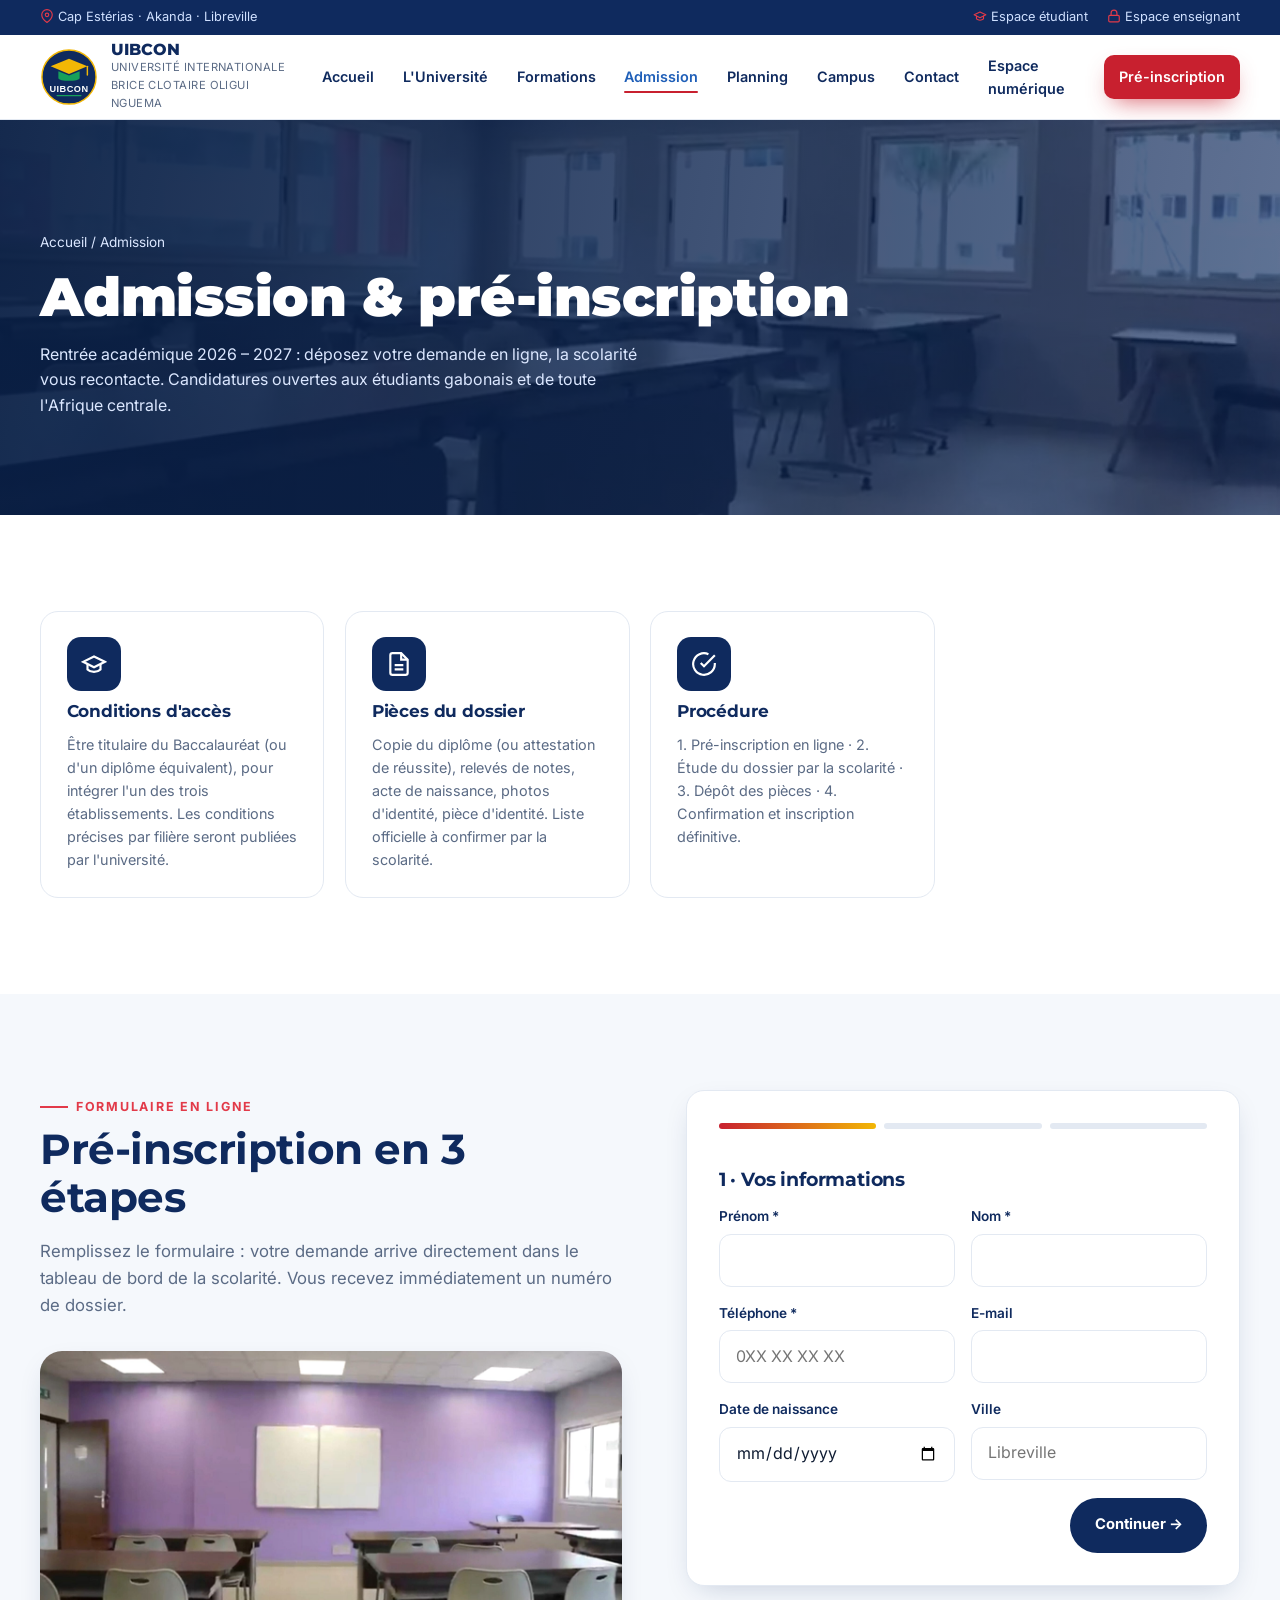
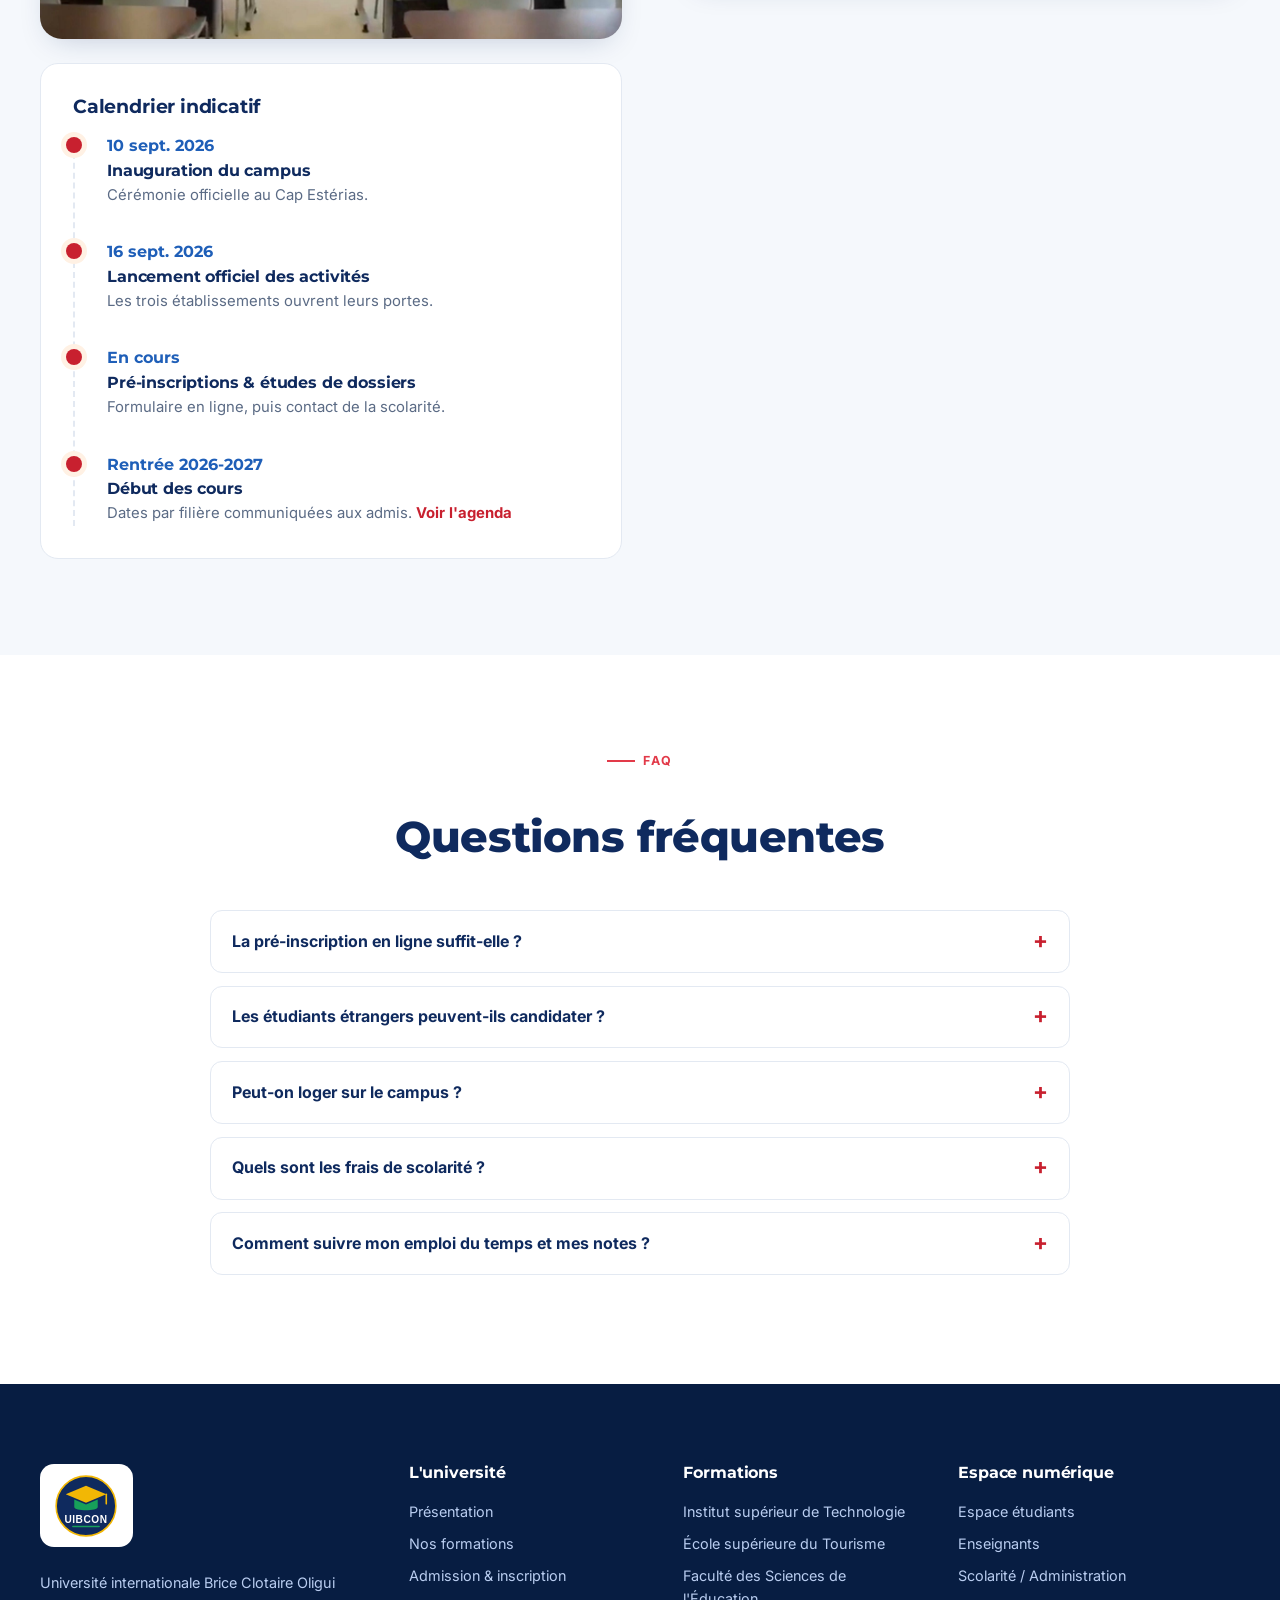
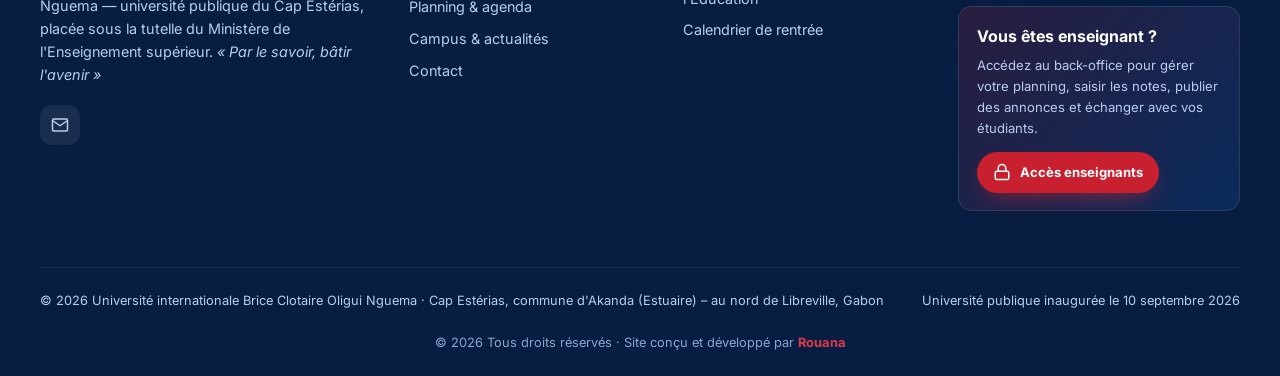
==== admission.html @ bd0dce30 "Mise à jour du site Co-Authored-By: Claude <noreply@anthropic.com>" ====
<!doctype html>
<html lang="fr">
<head>
<meta charset="utf-8">
<meta name="viewport" content="width=device-width, initial-scale=1">
<meta name="color-scheme" content="only light">
<meta name="theme-color" content="#0f2a5e">
<title>Admission – UIBCON · Université internationale Brice Clotaire Oligui Nguema</title>
<meta name="description" content="Conditions d'admission, dossier et pré-inscription en ligne à l'Université internationale Brice Clotaire Oligui Nguema.">
<link rel="icon" href="assets/img/logo-uibcon.svg">
<link rel="preconnect" href="https://fonts.googleapis.com"><link rel="preconnect" href="https://fonts.gstatic.com" crossorigin>
<link href="https://fonts.googleapis.com/css2?family=Inter:wght@400;500;600;700&family=Montserrat:wght@600;700;800;900&display=swap" rel="stylesheet">
<link rel="stylesheet" href="assets/css/style.css">
</head>
<body data-page="admission">
<div id="site-header"></div>

<header class="page-hero">
  <img class="bg" src="assets/img/amphitheatre.jpg" alt="">
  <div class="wrap">
    <p class="crumbs"><a href="index.html">Accueil</a> / Admission</p>
    <h1>Admission & pré-inscription</h1>
    <p>Rentrée académique 2026 – 2027 : déposez votre demande en ligne, la scolarité vous recontacte. Candidatures ouvertes aux étudiants gabonais et de toute l'Afrique centrale.</p>
  </div>
</header>

<section class="bg-white">
  <div class="wrap">
    <div class="cards">
      <div class="fcard rv"><div class="ic"><svg viewBox="0 0 24 24" fill="none" stroke="currentColor" stroke-width="2"><path d="M22 10L12 5 2 10l10 5 10-5z"/><path d="M6 12v5c3 3 9 3 12 0v-5"/></svg></div><h3>Conditions d'accès</h3><p>Être titulaire du Baccalauréat (ou d'un diplôme équivalent), pour intégrer l'un des trois établissements. Les conditions précises par filière seront publiées par l'université.</p></div>
      <div class="fcard rv d1"><div class="ic"><svg viewBox="0 0 24 24" fill="none" stroke="currentColor" stroke-width="2"><path d="M14 2H6a2 2 0 00-2 2v16a2 2 0 002 2h12a2 2 0 002-2V8z"/><path d="M14 2v6h6M16 13H8M16 17H8"/></svg></div><h3>Pièces du dossier</h3><p>Copie du diplôme (ou attestation de réussite), relevés de notes, acte de naissance, photos d'identité, pièce d'identité. Liste officielle à confirmer par la scolarité.</p></div>
      <div class="fcard rv d2"><div class="ic"><svg viewBox="0 0 24 24" fill="none" stroke="currentColor" stroke-width="2"><path d="M22 11.1V12a10 10 0 11-5.9-9.1"/><path d="M22 4L12 14l-3-3"/></svg></div><h3>Procédure</h3><p>1. Pré-inscription en ligne · 2. Étude du dossier par la scolarité · 3. Dépôt des pièces · 4. Confirmation et inscription définitive.</p></div>
    </div>
  </div>
</section>

<section id="preinscription">
  <div class="wrap split" style="align-items:start">
    <div>
      <span class="eyebrow rv">Formulaire en ligne</span>
      <h2 class="rv d1" style="font-size:clamp(1.8rem,3.4vw,2.6rem);color:var(--navy);margin:.6rem 0 1rem">Pré-inscription en 3 étapes</h2>
      <p class="lead-p rv d2">Remplissez le formulaire : votre demande arrive directement dans le tableau de bord de la scolarité. Vous recevez immédiatement un numéro de dossier.</p>
      <img class="rv" src="assets/img/salle-de-cours-2.jpg" alt="Salle de cours de l'université" style="border-radius:22px;margin-top:2rem;box-shadow:var(--shadow);width:100%" loading="lazy">
      <div id="calendrier" class="panel rv" style="margin-top:1.5rem;box-shadow:none">
        <h3 style="color:var(--navy);margin-bottom:1rem">Calendrier indicatif</h3>
        <div class="timeline">
          <div class="tl"><b>10 sept. 2026</b><h4>Inauguration du campus</h4><p>Cérémonie officielle au Cap Estérias.</p></div>
          <div class="tl"><b>16 sept. 2026</b><h4>Lancement officiel des activités</h4><p>Les trois établissements ouvrent leurs portes.</p></div>
          <div class="tl"><b>En cours</b><h4>Pré-inscriptions & études de dossiers</h4><p>Formulaire en ligne, puis contact de la scolarité.</p></div>
          <div class="tl"><b>Rentrée 2026-2027</b><h4>Début des cours</h4><p>Dates par filière communiquées aux admis. <a href="planning.html" style="color:var(--orange);font-weight:700">Voir l'agenda</a></p></div>
        </div>
      </div>
    </div>
    <form class="panel form rv" id="admission-form" novalidate>
      <div class="steps"><span></span><span></span><span></span></div>
      <div class="fstep">
        <h3 style="color:var(--navy)">1 · Vos informations</h3>
        <div class="row"><div class="field"><label for="prenom">Prénom *</label><input id="prenom" name="prenom" required autocomplete="given-name"></div><div class="field"><label for="nom">Nom *</label><input id="nom" name="nom" required autocomplete="family-name"></div></div>
        <div class="row"><div class="field"><label for="tel">Téléphone *</label><input id="tel" name="tel" type="tel" required placeholder="0XX XX XX XX" autocomplete="tel"></div><div class="field"><label for="email">E-mail</label><input id="email" name="email" type="email" autocomplete="email"></div></div>
        <div class="row"><div class="field"><label for="naissance">Date de naissance</label><input id="naissance" name="naissance" type="date"></div><div class="field"><label for="ville">Ville</label><input id="ville" name="ville" placeholder="Libreville"></div></div>
        <button type="button" class="btn btn-navy" data-next style="justify-self:end">Continuer →</button>
      </div>
      <div class="fstep">
        <h3 style="color:var(--navy)">2 · Votre projet</h3>
        <div class="field"><label for="formation">Formation souhaitée *</label><select id="formation" name="formation" required></select></div>
        <div class="row"><div class="field"><label for="niveau">Dernier diplôme obtenu *</label><select id="niveau" name="niveau" required><option value="">— Choisir —</option><option>Baccalauréat</option><option>BTS / DUT</option><option>Licence</option><option>Master</option><option>Autre</option></select></div><div class="field"><label for="serie">Série / spécialité</label><input id="serie" name="serie" placeholder="ex. C, D, B, G…"></div></div>
        <div style="display:flex;justify-content:space-between;gap:.6rem"><button type="button" class="btn btn-line" data-prev>← Retour</button><button type="button" class="btn btn-navy" data-next>Continuer →</button></div>
      </div>
      <div class="fstep">
        <h3 style="color:var(--navy)">3 · Motivation</h3>
        <div class="field"><label for="motivation">Pourquoi souhaitez-vous rejoindre l'UIBCON ?</label><textarea id="motivation" name="motivation" placeholder="Quelques lignes sur votre projet professionnel…"></textarea></div>
        <div class="field"><label for="source">Comment avez-vous connu l'UIBCON ?</label><select id="source" name="source"><option>Presse / actualités</option><option>Réseaux sociaux</option><option>Bouche-à-oreille</option><option>Affiche</option><option>Autre</option></select></div>
        <label style="display:flex;gap:.6rem;font-size:.86rem;color:var(--muted)"><input type="checkbox" required> J'accepte d'être recontacté(e) par l'UIBCON au sujet de ma demande.</label>
        <div style="display:flex;justify-content:space-between;gap:.6rem"><button type="button" class="btn btn-line" data-prev>← Retour</button><button class="btn btn-orange" type="submit">Envoyer ma pré-inscription</button></div>
      </div>
    </form>
  </div>
</section>

<section class="bg-white">
  <div class="wrap" style="max-width:860px">
    <div class="center"><div class="sec-head"><span class="eyebrow">FAQ</span><h2>Questions fréquentes</h2></div></div>
    <div class="faq">
      <details><summary>La pré-inscription en ligne suffit-elle ?</summary><p>Non, elle permet d'ouvrir votre dossier. L'inscription devient définitive après dépôt des pièces et validation par la scolarité.</p></details>
      <details><summary>Les étudiants étrangers peuvent-ils candidater ?</summary><p>Oui : l'université a une vocation régionale et accueille les étudiants d'Afrique centrale. Les modalités détaillées seront précisées par la scolarité.</p></details>
      <details><summary>Peut-on loger sur le campus ?</summary><p>Le campus comprend une résidence universitaire. Les modalités d'attribution des chambres seront communiquées par l'université et le CNOU.</p></details>
      <details><summary>Quels sont les frais de scolarité ?</summary><p>Les frais seront communiqués par la scolarité. Utilisez la page Contact pour poser votre question.</p></details>
      <details><summary>Comment suivre mon emploi du temps et mes notes ?</summary><p>Chaque étudiant reçoit un identifiant pour l'Espace numérique : planning de la semaine, examens, notes, bulletin, annonces et messagerie avec les enseignants.</p></details>
    </div>
  </div>
</section>

<div id="site-footer"></div>
<script src="assets/js/data.js"></script>
<script src="assets/js/config.js"></script>
<script src="assets/js/store.js"></script>
<script src="assets/js/main.js"></script>
</body>
</html>
---- assets/css/style.css ----
/* =========================================================
   UIBCON — Université internationale Brice Clotaire Oligui Nguema · Feuille de style
   ========================================================= */
:root{
  color-scheme:only light;
  --navy:#0f2a5e; --navy-2:#173f86; --blue:#1f5fb8; --sky:#3a8be0; --sky-2:#dfeaff;
  --orange:#c8202f; --orange-2:#e23a49; --gold:#f2b705;
  --ink:#0f1c33; --muted:#5b6b85; --line:#e3e9f2; --bg:#f5f8fc; --card:#fff;
  --ok:#16a34a; --warn:#d97706; --bad:#dc2626;
  --r:18px; --r-sm:12px; --shadow:0 10px 30px -12px rgba(15,42,94,.25); --shadow-lg:0 30px 60px -20px rgba(15,42,94,.35);
  --font-h:"Montserrat",system-ui,sans-serif; --font:"Inter",system-ui,sans-serif;
  --wrap:1200px;
}
*{box-sizing:border-box;margin:0;padding:0}
html{scroll-behavior:smooth}
body{font-family:var(--font);color:var(--ink);background:var(--bg);line-height:1.6;-webkit-font-smoothing:antialiased;overflow-x:hidden}
img{max-width:100%;display:block}
a{color:inherit;text-decoration:none}
button,input,select,textarea{font:inherit;color:inherit}
h1,h2,h3,h4{font-family:var(--font-h);line-height:1.15;letter-spacing:-.01em}
.wrap{width:min(var(--wrap),100% - 32px);margin-inline:auto}
.sr-only{position:absolute;width:1px;height:1px;overflow:hidden;clip:rect(0 0 0 0)}

/* ---------- Boutons ---------- */
.btn{display:inline-flex;align-items:center;gap:.55rem;padding:.85rem 1.4rem;border-radius:999px;font-weight:700;font-size:.92rem;border:2px solid transparent;cursor:pointer;transition:.25s;white-space:nowrap}
.btn svg{width:18px;height:18px}
.btn-orange{background:var(--orange);color:#fff;box-shadow:0 10px 24px -10px rgba(200,32,47,.8)}
.btn-orange:hover{background:var(--orange-2);transform:translateY(-2px)}
.btn-ghost{border-color:rgba(255,255,255,.55);color:#fff}
.btn-ghost:hover{background:#fff;color:var(--navy)}
.btn-navy{background:var(--navy);color:#fff}
.btn-navy:hover{background:var(--blue)}
.btn-line{border-color:var(--line);background:#fff;color:var(--navy)}
.btn-line:hover{border-color:var(--blue);color:var(--blue)}
.btn-sm{padding:.5rem .9rem;font-size:.82rem}

/* ---------- Top bar & header ---------- */
.topbar{background:var(--navy);color:#cfe0ff;font-size:.8rem}
.topbar .wrap{display:flex;justify-content:space-between;gap:1rem;padding:.45rem 0;flex-wrap:wrap}
.topbar a:hover{color:#fff}
.topbar .tb-l,.topbar .tb-r{display:flex;gap:1.2rem;align-items:center;flex-wrap:wrap}
.topbar svg{width:14px;height:14px;vertical-align:-2px;margin-right:4px;color:var(--orange-2)}
.header{position:sticky;top:0;z-index:50;background:rgba(255,255,255,.92);backdrop-filter:blur(12px);border-bottom:1px solid var(--line);transition:.3s}
.header.scrolled{box-shadow:0 8px 30px -18px rgba(15,42,94,.4)}
.header .wrap{display:flex;align-items:center;justify-content:space-between;gap:1rem;height:84px;transition:height .3s}
.header.scrolled .wrap{height:68px}
.brand{display:flex;align-items:center;gap:.8rem}
.brand img{height:58px;width:auto;transition:.3s}
.header.scrolled .brand img{height:48px}
.brand b{display:block;font-family:var(--font-h);font-weight:800;color:var(--navy);font-size:1rem;line-height:1.1}
.brand small{display:block;font-size:.7rem;color:var(--muted);letter-spacing:.04em;text-transform:uppercase}
.nav{display:flex;align-items:center;gap:.2rem}
.nav a{padding:.55rem .8rem;border-radius:10px;font-weight:600;font-size:.9rem;color:var(--navy);position:relative}
.nav a:hover{color:var(--blue);background:var(--sky-2)}
.nav a.active{color:var(--blue)}
.nav a.active::after{content:"";position:absolute;left:.8rem;right:.8rem;bottom:.25rem;height:2px;background:var(--orange);border-radius:2px}
.nav .btn{margin-left:.6rem}
.burger{display:none;background:none;border:0;width:44px;height:44px;cursor:pointer;border-radius:10px}
.burger span{display:block;width:24px;height:2px;background:var(--navy);margin:5px auto;transition:.3s}
@media (max-width:1020px){
  .burger{display:block}
  .nav{position:fixed;inset:68px 0 auto 0;background:#fff;flex-direction:column;align-items:stretch;padding:1rem;gap:.2rem;box-shadow:var(--shadow-lg);transform:translateY(-12px);opacity:0;visibility:hidden;pointer-events:none;transition:.3s;max-height:calc(100vh - 68px);overflow:auto}
  .header .wrap{height:68px}
  .nav.open{transform:none;opacity:1;visibility:visible;pointer-events:auto}
  .nav a{padding:.9rem 1rem}
  .nav .btn{margin:.5rem 0 0;justify-content:center}
  .topbar .tb-r{display:none}
  .brand small{display:none}
}
@media (max-width:640px){.topbar{display:none}.hero-dots{display:none!important}.hero .wrap{padding:4rem 0 8rem!important}
}

/* ---------- Hero ---------- */
.hero{position:relative;min-height:88vh;display:grid;align-items:center;color:#fff;overflow:hidden;isolation:isolate}
.hero-slides,.hero-slides figure{position:absolute;inset:0;z-index:-2}
.hero-slides figure{opacity:0;transition:opacity 1.4s ease}
.hero-slides figure.on{opacity:1}
.hero-slides img{width:100%;height:100%;object-fit:cover;transform:scale(1.08)}
.hero-slides figure.on img{animation:kenburns 9s ease-out forwards}
@keyframes kenburns{from{transform:scale(1.12)}to{transform:scale(1)}}
.hero::before{content:"";position:absolute;inset:0;z-index:-1;background:linear-gradient(100deg,rgba(8,30,68,.95) 0%,rgba(15,42,94,.78) 42%,rgba(15,42,94,.15) 100%)}
.hero .wrap{padding:6rem 0 9rem}
.eyebrow{display:inline-flex;align-items:center;gap:.5rem;font-weight:700;font-size:.78rem;letter-spacing:.14em;text-transform:uppercase;color:var(--orange-2)}
.eyebrow::before{content:"";width:28px;height:2px;background:currentColor}
.hero h1{font-size:clamp(2.3rem,5.4vw,4.3rem);font-weight:900;max-width:14ch;margin:1rem 0 1.2rem}
.hero h1 em{font-style:normal;background:linear-gradient(90deg,var(--orange-2),var(--gold));-webkit-background-clip:text;background-clip:text;color:transparent}
.hero p.lead{font-size:1.12rem;max-width:52ch;color:#dbe7ff}
.hero .cta{display:flex;gap:.8rem;margin-top:2rem;flex-wrap:wrap}
.hero-dots{position:absolute;right:32px;bottom:150px;display:flex;flex-direction:column;gap:10px}
.hero-dots button{width:10px;height:10px;border-radius:50%;border:2px solid #fff;background:transparent;cursor:pointer;transition:.3s}
.hero-dots button.on{background:var(--orange);border-color:var(--orange);height:28px;border-radius:6px}
.wave{position:absolute;left:0;right:0;bottom:-1px;width:100%;height:110px;z-index:0}
.wave path{animation:wave 10s ease-in-out infinite alternate}
.wave path:nth-child(2){animation-duration:14s;animation-direction:alternate-reverse}
@keyframes wave{to{transform:translateX(-60px)}}

.stats{position:relative;z-index:3;margin-top:-80px}
.stats .grid{display:grid;grid-template-columns:repeat(4,1fr);background:var(--navy);color:#fff;border-radius:var(--r);box-shadow:var(--shadow-lg);overflow:hidden}
.stat{padding:1.8rem 1.4rem;display:flex;gap:1rem;align-items:center;border-right:1px solid rgba(255,255,255,.1)}
.stat:last-child{border:0}
.stat .ic{width:52px;height:52px;border-radius:14px;display:grid;place-items:center;background:rgba(200,32,47,.15);color:var(--orange-2);flex:none}
.stat .ic svg{width:26px;height:26px}
.stat b{font-family:var(--font-h);font-size:2rem;font-weight:800;display:block;line-height:1}
.stat span{font-size:.82rem;color:#b9cdf0}
@media (max-width:860px){.stats .grid{grid-template-columns:1fr 1fr}.stat:nth-child(2){border-right:0}.stat{border-bottom:1px solid rgba(255,255,255,.1)}}
@media (max-width:480px){.stats .grid{grid-template-columns:1fr}.stat{border-right:0}}

/* ---------- Sections ---------- */
section{padding:6rem 0}
.sec-head{display:flex;justify-content:space-between;align-items:end;gap:2rem;margin-bottom:3rem;flex-wrap:wrap}
.sec-head h2{font-size:clamp(1.8rem,3.4vw,2.7rem);color:var(--navy);font-weight:800;max-width:22ch;margin-top:.6rem}
.sec-head p{max-width:48ch;color:var(--muted)}
.center{text-align:center}
.center .sec-head{justify-content:center;text-align:center;flex-direction:column;align-items:center}
.bg-white{background:#fff}
.bg-navy{background:var(--navy);color:#fff}
.bg-navy .sec-head h2{color:#fff}
.bg-navy .sec-head p{color:#b9cdf0}

/* Page hero (pages internes) */
.page-hero{position:relative;color:#fff;padding:7rem 0 6rem;overflow:hidden;isolation:isolate}
.page-hero img.bg{position:absolute;inset:0;width:100%;height:100%;object-fit:cover;z-index:-2}
.page-hero::before{content:"";position:absolute;inset:0;z-index:-1;background:linear-gradient(100deg,rgba(8,30,68,.95),rgba(15,42,94,.65))}
.page-hero h1{font-size:clamp(2rem,4.5vw,3.4rem);font-weight:900;margin:.8rem 0}
.page-hero p{max-width:60ch;color:#dbe7ff}
.crumbs{font-size:.85rem;color:#b9cdf0}
.crumbs a:hover{color:#fff}

/* ---------- Cartes formations ---------- */
.tabs{display:flex;gap:.5rem;flex-wrap:wrap;margin-bottom:2rem}
.tab{padding:.6rem 1.1rem;border-radius:999px;border:1.5px solid var(--line);background:#fff;font-weight:700;font-size:.88rem;cursor:pointer;color:var(--navy);transition:.2s}
.tab:hover{border-color:var(--blue)}
.tab.on{background:var(--navy);border-color:var(--navy);color:#fff}
.tab .n{display:inline-grid;place-items:center;min-width:22px;height:22px;border-radius:99px;background:var(--sky-2);color:var(--blue);font-size:.72rem;margin-left:.35rem;padding:0 6px}
.tab.on .n{background:var(--orange);color:#fff}
.cards{display:grid;grid-template-columns:repeat(auto-fill,minmax(260px,1fr));gap:1.3rem}
.fcard{background:#fff;border:1px solid var(--line);border-radius:var(--r);padding:1.6rem;position:relative;transition:.3s;display:flex;flex-direction:column;gap:.7rem;overflow:hidden}
.fcard::after{content:"";position:absolute;left:0;top:0;height:4px;width:0;background:linear-gradient(90deg,var(--orange),var(--gold));transition:.4s}
.fcard:hover{transform:translateY(-6px);box-shadow:var(--shadow);border-color:transparent}
.fcard:hover::after{width:100%}
.fcard .ic{width:54px;height:54px;border-radius:14px;background:var(--navy);color:#fff;display:grid;place-items:center;transition:.3s}
.fcard:hover .ic{background:var(--orange);transform:rotate(-6deg)}
.fcard .ic svg{width:26px;height:26px}
.fcard h3{font-size:1.05rem;color:var(--navy)}
.fcard p{font-size:.9rem;color:var(--muted);flex:1}
.fcard .tag{position:absolute;top:1.3rem;right:1.3rem;font-size:.7rem;font-weight:800;letter-spacing:.06em;text-transform:uppercase;padding:.25rem .6rem;border-radius:99px;background:var(--sky-2);color:var(--blue)}
.fcard .tag.m{background:#fff1e4;color:var(--orange)}
.fcard .tag.c{background:#fdf4dc;color:#a36d05}
.fcard .more{font-weight:700;color:var(--blue);font-size:.88rem;display:inline-flex;gap:.3rem;align-items:center;cursor:pointer;background:none;border:0;padding:0}
.fcard .more:hover{gap:.6rem}

/* ---------- Split / feature ---------- */
.split{display:grid;grid-template-columns:1.05fr 1fr;gap:4rem;align-items:center}
@media (max-width:900px){.split{grid-template-columns:1fr;gap:2.5rem}}
.mosaic{display:grid;grid-template-columns:1fr 1fr;grid-template-rows:220px 220px;gap:1rem;position:relative}
.mosaic img{width:100%;height:100%;object-fit:cover;border-radius:var(--r);box-shadow:var(--shadow)}
.mosaic img:first-child{grid-row:span 2}
.mosaic .badge{position:absolute;left:-18px;bottom:28px;background:var(--orange);color:#fff;border-radius:var(--r);padding:1rem 1.3rem;box-shadow:var(--shadow-lg);font-family:var(--font-h)}
.mosaic .badge b{font-size:2rem;display:block;line-height:1}
.mosaic .badge span{font-size:.8rem}
@media (max-width:560px){.mosaic{grid-template-rows:170px 170px}.mosaic .badge{left:8px}}
.checks{list-style:none;display:grid;gap:.9rem;margin:1.6rem 0 2rem}
.checks li{display:flex;gap:.8rem;align-items:flex-start}
.checks li::before{content:"";flex:none;width:24px;height:24px;border-radius:50%;background:var(--orange) url("data:image/svg+xml,%3Csvg xmlns='http://www.w3.org/2000/svg' viewBox='0 0 24 24' fill='none' stroke='white' stroke-width='3'%3E%3Cpath d='M5 12l5 5 9-10'/%3E%3C/svg%3E") center/14px no-repeat;margin-top:2px}
.lead-p{color:var(--muted);font-size:1.05rem}

/* ---------- Valeurs / pillars ---------- */
.pillars{display:grid;grid-template-columns:repeat(4,1fr);gap:1.2rem}
@media (max-width:900px){.pillars{grid-template-columns:1fr 1fr}}
@media (max-width:520px){.pillars{grid-template-columns:1fr}}
.pillar{padding:2rem 1.6rem;border-radius:var(--r);background:rgba(255,255,255,.06);border:1px solid rgba(255,255,255,.1);transition:.3s}
.pillar:hover{background:rgba(255,255,255,.1);transform:translateY(-4px)}
.pillar .num{font-family:var(--font-h);font-weight:900;font-size:2.4rem;color:var(--orange-2);opacity:.9}
.pillar h3{margin:.6rem 0 .5rem;font-size:1.1rem}
.pillar p{color:#b9cdf0;font-size:.92rem}

/* ---------- Galerie ---------- */
.filters{display:flex;gap:.5rem;flex-wrap:wrap;justify-content:center;margin-bottom:2rem}
.gallery{columns:3 280px;column-gap:1rem}
.gallery figure{break-inside:avoid;margin-bottom:1rem;position:relative;border-radius:var(--r);overflow:hidden;cursor:zoom-in;box-shadow:var(--shadow)}
.gallery img{width:100%;transition:transform .6s}
.gallery figure:hover img{transform:scale(1.06)}
.gallery figcaption{position:absolute;inset:auto 0 0 0;padding:2.5rem 1rem .9rem;color:#fff;font-weight:600;font-size:.9rem;background:linear-gradient(transparent,rgba(8,30,68,.9));transform:translateY(40%);opacity:0;transition:.35s}
.gallery figure:hover figcaption{transform:none;opacity:1}
.gallery figcaption small{display:block;color:var(--orange-2);font-size:.72rem;text-transform:uppercase;letter-spacing:.1em}
.gallery figure.hide{display:none}
.lightbox{position:fixed;inset:0;background:rgba(5,15,35,.94);z-index:200;display:none;align-items:center;justify-content:center;padding:2rem}
.lightbox.on{display:flex}
.lightbox img{max-height:84vh;max-width:92vw;border-radius:12px;box-shadow:0 20px 60px rgba(0,0,0,.6)}
.lightbox p{position:absolute;bottom:1.2rem;left:0;right:0;text-align:center;color:#fff;font-weight:600}
.lightbox button{position:absolute;background:rgba(255,255,255,.12);border:0;color:#fff;width:48px;height:48px;border-radius:50%;cursor:pointer;font-size:1.4rem}
.lightbox button:hover{background:var(--orange)}
.lb-x{top:1.2rem;right:1.2rem}.lb-p{left:1.2rem;top:50%}.lb-n{right:1.2rem;top:50%}

/* ---------- Actualités ---------- */
.news{display:grid;grid-template-columns:repeat(3,1fr);gap:1.4rem}
@media (max-width:900px){.news{grid-template-columns:1fr 1fr}}
@media (max-width:600px){.news{grid-template-columns:1fr}}
.ncard{background:#fff;border-radius:var(--r);overflow:hidden;border:1px solid var(--line);transition:.3s;display:flex;flex-direction:column}
.ncard:hover{box-shadow:var(--shadow);transform:translateY(-5px)}
.ncard .ph{aspect-ratio:16/10;overflow:hidden;position:relative}
.ncard .ph img{width:100%;height:100%;object-fit:cover;transition:.6s}
.ncard:hover .ph img{transform:scale(1.07)}
.ncard .cat{position:absolute;top:1rem;left:1rem;background:var(--orange);color:#fff;font-size:.7rem;font-weight:800;padding:.3rem .7rem;border-radius:99px;text-transform:uppercase;letter-spacing:.06em}
.ncard .bd{padding:1.4rem;display:flex;flex-direction:column;gap:.6rem;flex:1}
.ncard h3{font-size:1.08rem;color:var(--navy)}
.ncard p{font-size:.9rem;color:var(--muted)}

/* ---------- Témoignages ---------- */
.testi{position:relative;max-width:820px;margin:auto;text-align:center}
.testi blockquote{font-family:var(--font-h);font-size:clamp(1.15rem,2.2vw,1.5rem);font-weight:600;line-height:1.5;color:#fff;min-height:7.5em;transition:opacity .4s}
.testi cite{display:block;margin-top:1.2rem;font-style:normal;color:var(--orange-2);font-weight:700}
.testi cite span{display:block;color:#b9cdf0;font-weight:500;font-size:.88rem}
.testi .dots{display:flex;gap:8px;justify-content:center;margin-top:1.6rem}
.testi .dots button{width:10px;height:10px;border-radius:99px;border:0;background:rgba(255,255,255,.3);cursor:pointer;transition:.3s}
.testi .dots button.on{width:30px;background:var(--orange)}

/* ---------- Partenaires marquee ---------- */
.marquee{overflow:hidden;mask-image:linear-gradient(90deg,transparent,#000 10%,#000 90%,transparent)}
.marquee .track{display:flex;gap:1rem;width:max-content;animation:marq 38s linear infinite}
.marquee:hover .track{animation-play-state:paused}
@keyframes marq{to{transform:translateX(-50%)}}
.partner{display:flex;align-items:center;gap:.8rem;padding:1rem 1.4rem;background:#fff;border:1px solid var(--line);border-radius:14px;min-width:250px}
.partner .pl{width:44px;height:44px;border-radius:12px;display:grid;place-items:center;font-family:var(--font-h);font-weight:900;color:#fff;font-size:.8rem;flex:none}
.partner b{display:block;color:var(--navy);font-size:.9rem;line-height:1.2}
.partner small{color:var(--muted);font-size:.75rem}

/* ---------- CTA band ---------- */
.band{background:linear-gradient(110deg,var(--navy) 0%,var(--navy-2) 55%,var(--blue) 100%);border-radius:24px;padding:3rem;color:#fff;display:flex;justify-content:space-between;align-items:center;gap:2rem;position:relative;overflow:hidden;flex-wrap:wrap}
.band::after{content:"";position:absolute;right:-80px;top:-80px;width:280px;height:280px;border-radius:50%;border:40px solid rgba(200,32,47,.18)}
.band h2{font-size:clamp(1.5rem,3vw,2.2rem);max-width:24ch}
.band p{color:#cfe0ff;margin-top:.5rem}
.band > *{position:relative;z-index:1}

/* ---------- Formulaires ---------- */
.form{display:grid;gap:1rem}
.form .row{display:grid;grid-template-columns:1fr 1fr;gap:1rem}
@media (max-width:620px){.form .row{grid-template-columns:1fr}}
.field label{display:block;font-weight:600;font-size:.85rem;margin-bottom:.35rem;color:var(--navy)}
.field input,.field select,.field textarea{width:100%;padding:.8rem 1rem;border:1.5px solid var(--line);border-radius:var(--r-sm);background:#fff;transition:.2s;outline:none}
.field input:focus,.field select:focus,.field textarea:focus{border-color:var(--blue);box-shadow:0 0 0 4px rgba(31,111,209,.12)}
.field textarea{min-height:130px;resize:vertical}
.panel{background:#fff;border:1px solid var(--line);border-radius:var(--r);padding:2rem;box-shadow:var(--shadow)}
.steps{display:flex;gap:.5rem;margin-bottom:1.5rem}
.steps span{flex:1;height:6px;border-radius:99px;background:var(--line);transition:.4s}
.steps span.on{background:linear-gradient(90deg,var(--orange),var(--gold))}
.fstep{display:none;animation:fade .4s}
.fstep.on{display:grid;gap:1rem}
@keyframes fade{from{opacity:0;transform:translateY(8px)}to{opacity:1;transform:none}}

/* ---------- Contact ---------- */
.cinfo{display:grid;gap:1rem}
.citem{display:flex;gap:1rem;padding:1.2rem;background:#fff;border-radius:var(--r);border:1px solid var(--line);transition:.25s}
.citem:hover{border-color:var(--blue);transform:translateX(4px)}
.citem .ic{width:48px;height:48px;border-radius:12px;background:var(--sky-2);color:var(--blue);display:grid;place-items:center;flex:none}
.citem .ic svg{width:22px;height:22px}
.citem b{display:block;color:var(--navy)}
.citem span{color:var(--muted);font-size:.9rem}
.map{border:0;width:100%;height:380px;border-radius:var(--r);box-shadow:var(--shadow);margin-top:3rem}

/* ---------- FAQ ---------- */
.faq details{background:#fff;border:1px solid var(--line);border-radius:var(--r-sm);margin-bottom:.8rem;overflow:hidden}
.faq summary{padding:1.1rem 1.3rem;font-weight:700;color:var(--navy);cursor:pointer;list-style:none;display:flex;justify-content:space-between;gap:1rem}
.faq summary::after{content:"+";font-size:1.4rem;color:var(--orange);transition:.3s;line-height:1}
.faq details[open] summary::after{transform:rotate(45deg)}
.faq details p{padding:0 1.3rem 1.2rem;color:var(--muted)}

/* ---------- Timeline ---------- */
.timeline{position:relative;padding-left:2rem;border-left:2px dashed var(--line);display:grid;gap:2rem}
.tl{position:relative}
.tl::before{content:"";position:absolute;left:calc(-2rem - 9px);top:4px;width:16px;height:16px;border-radius:50%;background:var(--orange);box-shadow:0 0 0 5px #fff1e4}
.tl b{font-family:var(--font-h);color:var(--blue)}
.tl h4{color:var(--navy);margin:.2rem 0}
.tl p{color:var(--muted);font-size:.93rem}

/* ---------- Footer ---------- */
.footer{background:#071d42;color:#b9cdf0;padding:5rem 0 0;position:relative}
.footer .grid{display:grid;grid-template-columns:1.4fr 1fr 1fr 1.2fr;gap:2.5rem}
@media (max-width:900px){.footer .grid{grid-template-columns:1fr 1fr}}
@media (max-width:560px){.footer .grid{grid-template-columns:1fr}}
.footer h4{color:#fff;font-size:1rem;margin-bottom:1.1rem}
.footer ul{list-style:none;display:grid;gap:.55rem;font-size:.9rem}
.footer a:hover{color:var(--orange-2)}
.footer .logo-w{background:#fff;border-radius:14px;padding:.6rem .9rem;display:inline-block;margin-bottom:1rem}
.footer .logo-w img{height:64px}
.footer p{font-size:.9rem}
.socials{display:flex;gap:.6rem;margin-top:1.2rem}
.socials a{width:40px;height:40px;border-radius:12px;display:grid;place-items:center;background:rgba(255,255,255,.07);transition:.25s}
.socials a:hover{background:var(--orange);color:#fff}
.socials svg{width:18px;height:18px}
.staff-box{margin-top:1.2rem;padding:1.1rem;border-radius:14px;background:linear-gradient(135deg,rgba(200,32,47,.18),rgba(31,111,209,.18));border:1px solid rgba(255,255,255,.1)}
.staff-box b{color:#fff;display:block;margin-bottom:.3rem}
.staff-box p{font-size:.82rem;margin-bottom:.8rem}
.foot-credit{text-align:center;font-size:.8rem;padding:0 0 1.4rem;color:#8fa6cc}
.foot-credit b{color:var(--orange-2);font-weight:700;letter-spacing:.02em}
.foot-bottom{border-top:1px solid rgba(255,255,255,.08);margin-top:3.5rem;padding:1.4rem 0;display:flex;justify-content:space-between;gap:1rem;font-size:.8rem;flex-wrap:wrap}

/* ---------- Flottants ---------- */
.wa{position:fixed;right:20px;bottom:20px;z-index:90;width:58px;height:58px;border-radius:50%;background:#25d366;color:#fff;display:grid;place-items:center;box-shadow:0 12px 30px -8px rgba(37,211,102,.7);transition:.3s}
.wa:hover{transform:scale(1.08)}
.wa svg{width:30px;height:30px}
.wa::before{content:"";position:absolute;inset:0;border-radius:50%;border:2px solid #25d366;animation:ping 2s infinite}
@keyframes ping{to{transform:scale(1.6);opacity:0}}
.totop{position:fixed;right:28px;bottom:92px;z-index:90;width:42px;height:42px;border-radius:12px;border:0;background:var(--navy);color:#fff;cursor:pointer;opacity:0;pointer-events:none;transition:.3s}
.totop.on{opacity:1;pointer-events:auto}
.progress{position:fixed;top:0;left:0;height:3px;background:linear-gradient(90deg,var(--orange),var(--gold));z-index:100;width:0}

/* ---------- Toast & modal ---------- */
.toast{pointer-events:none;position:fixed;left:50%;bottom:28px;transform:translate(-50%,140%);background:var(--navy);color:#fff;padding:.9rem 1.3rem;border-radius:14px;box-shadow:var(--shadow-lg);z-index:300;transition:.35s;font-weight:600;display:flex;gap:.6rem;align-items:center;max-width:calc(100vw - 32px)}
.toast.on{transform:translate(-50%,0)}
.toast.ok{background:var(--ok)}.toast.err{background:var(--bad)}
.modal{position:fixed;inset:0;background:rgba(5,15,35,.6);backdrop-filter:blur(4px);z-index:250;display:none;align-items:center;justify-content:center;padding:1rem}
.modal.on{display:flex}
.modal .box{background:#fff;border-radius:22px;max-width:640px;width:100%;max-height:90vh;overflow:auto;box-shadow:var(--shadow-lg);animation:fade .3s}
.modal .box .mh{padding:1.5rem 1.8rem;border-bottom:1px solid var(--line);display:flex;justify-content:space-between;gap:1rem;align-items:start}
.modal .box .mb{padding:1.5rem 1.8rem}
.modal .x{background:var(--bg);border:0;width:36px;height:36px;border-radius:10px;cursor:pointer;font-size:1.2rem;flex:none}

/* ---------- Reveal ---------- */
.rv{opacity:0;transform:translateY(28px);transition:opacity .8s ease,transform .8s ease}
.rv.in{opacity:1;transform:none}
.rv.d1{transition-delay:.1s}.rv.d2{transition-delay:.2s}.rv.d3{transition-delay:.3s}
@media (prefers-reduced-motion:reduce){*{animation:none!important;transition:none!important}.rv{opacity:1;transform:none}}

/* =========================================================
   ESPACE NUMÉRIQUE (portail étudiants / enseignants)
   ========================================================= */
.auth{min-height:calc(100vh - 120px);display:grid;grid-template-columns:1fr 1fr}
@media (max-width:900px){.auth{grid-template-columns:1fr}.auth .side{display:none}}
.auth .side{position:relative;color:#fff;padding:4rem;display:flex;flex-direction:column;justify-content:end;overflow:hidden;isolation:isolate}
.auth .side img{position:absolute;inset:0;width:100%;height:100%;object-fit:cover;z-index:-2}
.auth .side::before{content:"";position:absolute;inset:0;z-index:-1;background:linear-gradient(180deg,rgba(15,42,94,.2),rgba(8,30,68,.95))}
.auth .side h2{font-size:2.2rem;max-width:18ch}
.auth .side p{color:#cfe0ff;margin-top:.8rem;max-width:44ch}
.auth .main{display:grid;place-items:center;padding:3rem 1rem;background:#fff}
.auth .box{width:min(440px,100%)}
.auth h1{color:var(--navy);font-size:1.9rem;margin-bottom:.4rem}
.role-sw{display:grid;grid-template-columns:repeat(3,1fr);background:var(--bg);border-radius:14px;padding:5px;margin:1.6rem 0}
.role-sw button{border:0;background:none;padding:.7rem;border-radius:10px;font-weight:700;cursor:pointer;color:var(--muted);font-size:.86rem}
.role-sw button.on{background:#fff;color:var(--navy);box-shadow:0 4px 12px -6px rgba(15,42,94,.3)}
.demo{margin-top:1.4rem;padding:1rem;border-radius:12px;background:#fff8ef;border:1px dashed #f5c089;font-size:.84rem;color:#7a4a12}
.demo code{background:#fff;padding:.1rem .4rem;border-radius:6px;font-size:.82rem;cursor:pointer}

.app{display:grid;grid-template-columns:260px 1fr;min-height:100vh;background:var(--bg)}
@media (max-width:900px){.app{grid-template-columns:1fr}}
.sidebar{background:var(--navy);color:#b9cdf0;padding:1.4rem 1rem;display:flex;flex-direction:column;gap:.3rem;position:sticky;top:0;height:100vh}
@media (max-width:900px){.sidebar{position:fixed;inset:0 auto 0 0;width:270px;z-index:120;transform:translateX(-100%);transition:.3s}.sidebar.open{transform:none;box-shadow:0 0 0 100vmax rgba(5,15,35,.45)}}
.sidebar .sb-brand{display:flex;align-items:center;gap:.7rem;padding:.4rem .6rem 1.4rem;border-bottom:1px solid rgba(255,255,255,.08);margin-bottom:.8rem}
.sidebar .sb-brand img{height:44px;background:#fff;border-radius:10px;padding:4px}
.sidebar .sb-brand b{color:#fff;font-family:var(--font-h);display:block;line-height:1.1}
.sidebar .sb-brand small{font-size:.72rem;color:var(--orange-2);text-transform:uppercase;letter-spacing:.08em}
.sidebar a,.sidebar button.lnk{display:flex;align-items:center;gap:.8rem;padding:.75rem .9rem;border-radius:12px;font-weight:600;font-size:.9rem;transition:.2s;background:none;border:0;cursor:pointer;color:inherit;text-align:left;width:100%}
.sidebar a svg,.sidebar button.lnk svg{width:20px;height:20px;flex:none}
.sidebar a:hover,.sidebar button.lnk:hover{background:rgba(255,255,255,.07);color:#fff}
.sidebar a.on{background:var(--orange);color:#fff;box-shadow:0 10px 20px -10px rgba(200,32,47,.9)}
.sidebar .pill{margin-left:auto;background:var(--orange);color:#fff;border-radius:99px;font-size:.7rem;padding:.1rem .5rem}
.sidebar a.on .pill{background:#fff;color:var(--orange)}
.sidebar .sb-foot{margin-top:auto;border-top:1px solid rgba(255,255,255,.08);padding-top:.8rem}
.app-main{padding:1.6rem 2rem 3rem;min-width:0}
@media (max-width:600px){.app-main{padding:1rem}}
.app-top{display:flex;justify-content:space-between;align-items:center;gap:1rem;margin-bottom:1.6rem;flex-wrap:wrap}
.app-top h1{font-size:1.6rem;color:var(--navy)}
.app-top p{color:var(--muted);font-size:.9rem}
.who{display:flex;align-items:center;gap:.7rem;background:#fff;border:1px solid var(--line);padding:.4rem .9rem .4rem .4rem;border-radius:99px}
.av{width:38px;height:38px;border-radius:50%;display:grid;place-items:center;color:#fff;font-weight:800;font-size:.85rem;background:linear-gradient(135deg,var(--blue),var(--navy));flex:none}
.who b{display:block;font-size:.88rem;color:var(--navy);line-height:1.1}
.who small{font-size:.74rem;color:var(--muted)}
.top-actions{display:flex;align-items:center;gap:.5rem}
.tbtn{display:inline-flex;align-items:center;gap:.4rem;height:46px;padding:0 1rem;border-radius:99px;border:1px solid var(--line);background:#fff;color:var(--navy);font-weight:700;font-size:.86rem;cursor:pointer;transition:.2s}
.tbtn svg{width:18px;height:18px}
.tbtn:hover{border-color:var(--blue);color:var(--blue)}
.tbtn.out{background:var(--orange);border-color:var(--orange);color:#fff;box-shadow:0 8px 18px -10px rgba(200,32,47,.9)}
.tbtn.out:hover{background:var(--orange-2);color:#fff}
@media (max-width:900px){
  .app-main{padding-top:0}
  .app-top{position:sticky;top:0;z-index:60;background:rgba(245,248,252,.94);backdrop-filter:blur(10px);margin:0 -2rem 1rem;padding:.7rem 2rem;border-bottom:1px solid var(--line);flex-wrap:nowrap}
  .app-top > div:first-child{min-width:0}
  .app-top h1{font-size:1.15rem;white-space:nowrap;overflow:hidden;text-overflow:ellipsis}
  .app-top p{display:none}
  .who{display:none}
  .tbtn{height:40px;padding:0 .75rem;font-size:.8rem}
}
@media (max-width:600px){.app-top{margin:0 -1rem 1rem;padding:.7rem 1rem}}
@media (max-width:420px){.tbtn:not(.out) span{display:none}.tbtn:not(.out){width:40px;padding:0;justify-content:center}}
.sb-toggle{display:none}
@media (max-width:900px){.sb-toggle{display:inline-grid;place-items:center;width:42px;height:42px;border-radius:12px;border:1px solid var(--line);background:#fff;cursor:pointer}}
.kpis{display:grid;grid-template-columns:repeat(4,1fr);gap:1rem;margin-bottom:1.4rem}
@media (max-width:1100px){.kpis{grid-template-columns:1fr 1fr}}
.kpi{background:#fff;border:1px solid var(--line);border-radius:16px;padding:1.2rem;display:flex;gap:1rem;align-items:center}
.kpi .ic{width:48px;height:48px;border-radius:14px;display:grid;place-items:center;flex:none}
.kpi .ic svg{width:24px;height:24px}
.kpi b{font-family:var(--font-h);font-size:1.6rem;color:var(--navy);display:block;line-height:1.1}
.kpi span{font-size:.8rem;color:var(--muted)}
.ic-b{background:var(--sky-2);color:var(--blue)}.ic-o{background:#fff1e4;color:var(--orange)}.ic-g{background:#e6f7ec;color:var(--ok)}.ic-y{background:#fdf4dc;color:#a36d05}
.card{background:#fff;border:1px solid var(--line);border-radius:16px;padding:1.4rem;margin-bottom:1.2rem}
.card h2{font-size:1.1rem;color:var(--navy);margin-bottom:1rem;display:flex;justify-content:space-between;align-items:center;gap:1rem;flex-wrap:wrap}
.cols{display:grid;grid-template-columns:1.6fr 1fr;gap:1.2rem}
@media (max-width:1100px){.cols{grid-template-columns:1fr}}
.toolbar{display:flex;gap:.7rem;flex-wrap:wrap;align-items:end;margin-bottom:1rem}
.toolbar .field{min-width:180px;flex:1}
.toolbar .field select,.toolbar .field input{padding:.6rem .8rem}
.tbl-wrap{overflow-x:auto;border:1px solid var(--line);border-radius:12px}
table.tbl{width:100%;border-collapse:collapse;font-size:.88rem;min-width:640px}
.tbl th{background:var(--bg);text-align:left;padding:.75rem .9rem;color:var(--muted);font-size:.74rem;text-transform:uppercase;letter-spacing:.06em;font-weight:700;white-space:nowrap}
.tbl td{padding:.65rem .9rem;border-top:1px solid var(--line);vertical-align:middle}
.tbl tr:hover td{background:#fafcff}
.tbl input.note{width:78px;padding:.45rem .5rem;border:1.5px solid var(--line);border-radius:8px;text-align:center;font-weight:700;outline:none}
.tbl input.note:focus{border-color:var(--blue)}
.tbl input.note.bad{border-color:var(--bad);background:#fff1f1}
.tbl input.note.dirty{background:#fff8ef;border-color:#f5c089}
.stu{display:flex;align-items:center;gap:.6rem}
.stu .av{width:32px;height:32px;font-size:.72rem}
.stu b{display:block;font-size:.88rem}
.stu small{color:var(--muted);font-size:.74rem}
.chip{display:inline-block;padding:.22rem .6rem;border-radius:99px;font-size:.74rem;font-weight:700;white-space:nowrap}
.chip.ok{background:#e6f7ec;color:var(--ok)}.chip.warn{background:#fdf4dc;color:#a36d05}.chip.bad{background:#fdecec;color:var(--bad)}.chip.info{background:var(--sky-2);color:var(--blue)}.chip.neu{background:var(--bg);color:var(--muted)}
.moy{font-family:var(--font-h);font-weight:800}
.bars{display:flex;align-items:end;gap:8px;height:170px;padding-top:10px}
.bars .b{flex:1;display:flex;flex-direction:column;align-items:center;gap:6px;height:100%;justify-content:end}
.bars .b i{display:block;width:100%;border-radius:8px 8px 3px 3px;background:linear-gradient(180deg,var(--sky),var(--blue));min-height:4px;transition:height .8s cubic-bezier(.2,.8,.2,1)}
.bars .b:nth-child(1) i,.bars .b:nth-child(2) i{background:linear-gradient(180deg,#f59e8b,var(--bad))}
.bars .b:nth-child(3) i{background:linear-gradient(180deg,#fbc27a,var(--orange))}
.bars .b small{font-size:.7rem;color:var(--muted);white-space:nowrap}
.bars .b em{font-style:normal;font-weight:800;font-size:.78rem;color:var(--navy)}
.feed{display:grid;gap:.8rem}
.post{padding:1rem;border:1px solid var(--line);border-radius:12px;border-left:4px solid var(--blue);background:#fff}
.post.devoir{border-left-color:var(--orange)}.post.urgent{border-left-color:var(--bad)}
.post h4{color:var(--navy);font-size:.95rem}
.post p{font-size:.88rem;color:var(--ink);margin:.35rem 0}
.post small{color:var(--muted);font-size:.76rem}
.post .top{display:flex;justify-content:space-between;gap:.6rem;align-items:start}
.msgs{display:grid;grid-template-columns:280px 1fr;border:1px solid var(--line);border-radius:14px;overflow:hidden;min-height:460px;background:#fff}
@media (max-width:760px){.msgs{grid-template-columns:1fr}}
.thread-list{border-right:1px solid var(--line);overflow:auto;max-height:560px}
.thread-list button{display:flex;gap:.7rem;width:100%;text-align:left;padding:.9rem 1rem;border:0;border-bottom:1px solid var(--line);background:#fff;cursor:pointer}
.thread-list button:hover{background:var(--bg)}
.thread-list button.on{background:var(--sky-2)}
.thread-list b{font-size:.86rem;display:block;color:var(--navy)}
.thread-list small{font-size:.76rem;color:var(--muted);display:-webkit-box;-webkit-line-clamp:1;-webkit-box-orient:vertical;overflow:hidden}
.thread-list .unread b::after{content:"";display:inline-block;width:8px;height:8px;border-radius:50%;background:var(--orange);margin-left:6px}
.chat{display:flex;flex-direction:column;min-width:0}
.chat .head{padding:1rem 1.2rem;border-bottom:1px solid var(--line);font-weight:700;color:var(--navy)}
.chat .body{flex:1;padding:1.2rem;overflow:auto;display:flex;flex-direction:column;gap:.6rem;background:var(--bg);max-height:420px}
.bubble{max-width:78%;padding:.7rem 1rem;border-radius:16px;font-size:.9rem;background:#fff;border:1px solid var(--line);align-self:flex-start}
.bubble.me{align-self:flex-end;background:var(--navy);color:#fff;border-color:var(--navy)}
.bubble small{display:block;font-size:.7rem;opacity:.65;margin-top:.25rem}
.chat form{display:flex;gap:.6rem;padding:.8rem;border-top:1px solid var(--line)}
.chat form input{flex:1;padding:.75rem 1rem;border:1.5px solid var(--line);border-radius:99px;outline:none}
.empty{padding:2.5rem 1rem;text-align:center;color:var(--muted)}
.empty svg{width:44px;height:44px;margin:0 auto .6rem;color:#c3cfe0}
.ring{--p:0;width:130px;height:130px;border-radius:50%;background:conic-gradient(var(--orange) calc(var(--p)*1%),var(--line) 0);display:grid;place-items:center;margin:auto}
.ring div{width:104px;height:104px;border-radius:50%;background:#fff;display:grid;place-items:center;text-align:center}
.ring b{font-family:var(--font-h);font-size:1.7rem;color:var(--navy);line-height:1}
.ring small{font-size:.72rem;color:var(--muted)}
.tt{display:grid;grid-template-columns:70px repeat(5,1fr);gap:4px;font-size:.78rem;min-width:640px}
.tt div{padding:.5rem;border-radius:8px;background:var(--bg);min-height:48px}
.tt .h{background:none;font-weight:800;color:var(--navy);text-align:center;min-height:auto}
.tt .t{background:none;color:var(--muted);font-weight:700}
.tt .c{background:var(--sky-2);color:var(--navy);font-weight:600;border-left:3px solid var(--blue)}
.tt .c.o{background:#fff1e4;border-left-color:var(--orange)}
.tt .c small{display:block;color:var(--muted);font-weight:500}
.view{display:none;animation:fade .35s}
.view.on{display:block}
.notice{font-size:.8rem;color:var(--muted);background:#fff;border:1px dashed var(--line);border-radius:12px;padding:.7rem 1rem;margin-top:1.4rem}
@media print{
  .sidebar,.app-top .who,.top-actions,.sb-toggle,.no-print,.notice{display:none!important}
  .app{display:block}.app-main{padding:0}.card{border:0;padding:0}
}


/* ---------- Espace numérique (accueil) ---------- */
.quick{display:flex;align-items:center;gap:.5rem;flex-wrap:wrap;margin-top:1.6rem;padding:.55rem;border-radius:18px;background:rgba(255,255,255,.1);border:1px solid rgba(255,255,255,.18);backdrop-filter:blur(8px);width:max-content;max-width:100%}
.quick .ql{display:inline-flex;align-items:center;gap:.4rem;font-size:.78rem;font-weight:800;letter-spacing:.08em;text-transform:uppercase;color:var(--orange-2);padding:0 .5rem}
.quick .ql svg{width:15px;height:15px}
.qbtn{display:inline-flex;align-items:center;gap:.45rem;padding:.55rem .95rem;border-radius:12px;background:#fff;color:var(--navy);font-weight:700;font-size:.86rem;transition:.25s}
.qbtn svg{width:17px;height:17px;color:var(--orange)}
.qbtn:hover{background:var(--orange);color:#fff;transform:translateY(-2px)}
.qbtn:hover svg{color:#fff}
.espace-sec{padding-top:5rem}
.access{display:grid;grid-template-columns:repeat(3,1fr);gap:1.2rem}
@media (max-width:900px){.access{grid-template-columns:1fr}}
.acard{background:#fff;border:1px solid var(--line);border-radius:var(--r);padding:1.5rem;display:flex;flex-direction:column;gap:1rem;position:relative;overflow:hidden;transition:.3s}
.acard::before{content:"";position:absolute;inset:0 0 auto 0;height:5px;background:var(--c)}
.acard:hover{transform:translateY(-5px);box-shadow:var(--shadow)}
.acard .ah{display:flex;gap:.9rem;align-items:center}
.acard .aic{width:52px;height:52px;border-radius:14px;display:grid;place-items:center;background:var(--c);color:#fff;flex:none}
.acard .aic svg{width:26px;height:26px}
.acard h3{color:var(--navy);font-size:1.2rem}
.acard .ah small{color:var(--muted);font-size:.85rem}
.acard ul{list-style:none;display:grid;gap:.45rem;font-size:.9rem}
.acard li{display:flex;gap:.5rem;align-items:flex-start}
.acard li::before{content:"";flex:none;width:18px;height:18px;margin-top:2px;border-radius:50%;background:var(--c) url("data:image/svg+xml,%3Csvg xmlns='http://www.w3.org/2000/svg' viewBox='0 0 24 24' fill='none' stroke='white' stroke-width='3.5'%3E%3Cpath d='M5 12l5 5 9-10'/%3E%3C/svg%3E") center/10px no-repeat}
.creds{background:var(--bg);border:1px dashed #c9d6ea;border-radius:12px;padding:.7rem .85rem}
.creds small{display:block;color:var(--muted);font-size:.72rem;margin-bottom:.35rem}
.creds div{display:flex;flex-wrap:wrap;gap:.3rem 1rem;font-size:.82rem;color:var(--muted)}
.creds b{font-family:ui-monospace,Consolas,monospace;color:var(--navy);background:#fff;padding:.05rem .4rem;border-radius:6px;border:1px solid var(--line)}
.acta{margin-top:auto;background:var(--c);color:#fff;justify-content:center}
.acta:hover{filter:brightness(1.12);transform:translateY(-2px)}
.acta svg{width:16px;height:16px}
@media (max-width:640px){
  .quick{width:100%;margin-top:1.1rem;padding:.5rem;gap:.4rem;border-radius:14px}
  .quick .ql{width:100%;padding:.1rem .3rem .2rem;font-size:.7rem}
  .qbtn{flex:1;justify-content:center;flex-direction:column;gap:.2rem;padding:.55rem .3rem;font-size:.76rem}
  .espace-sec{padding-top:3.6rem}
  .access{gap:.8rem}
  .acard{padding:1.1rem;gap:.7rem;border-radius:14px}
  .acard .aic{width:42px;height:42px;border-radius:11px}
  .acard .aic svg{width:21px;height:21px}
  .acard h3{font-size:1.05rem}
  .acard ul{font-size:.84rem;gap:.3rem}
}

/* =========================================================
   MOBILE — version compacte (moins de défilement, lecture confortable)
   ========================================================= */
.swipe-hint{display:none}
@media (max-width:640px){
  body{font-size:15px}
  section{padding:3rem 0}
  .sec-head{margin-bottom:1.4rem;gap:.8rem;align-items:flex-start}
  .sec-head h2{font-size:1.5rem;margin-top:.4rem}
  .sec-head p{font-size:.92rem}
  .sec-head .btn{padding:.5rem .9rem;font-size:.8rem}
  .eyebrow{font-size:.7rem}
  .btn{padding:.75rem 1.15rem;font-size:.88rem}

  /* Héro */
  .hero{min-height:auto}
  .hero .wrap{padding:3.2rem 0 6.5rem!important}
  .hero h1{font-size:2.05rem;margin:.7rem 0 .8rem}
  .hero p.lead{font-size:.95rem}
  .hero .cta{margin-top:1.3rem;gap:.6rem}
  .hero .cta .btn{flex:1 1 auto;justify-content:center}
  .wave{height:60px}
  .page-hero{padding:3.4rem 0 2.8rem}
  .page-hero h1{font-size:1.8rem;margin:.5rem 0}
  .page-hero p{font-size:.93rem}

  /* Chiffres clés en 2 x 2 */
  .stats{margin-top:-48px}
  .stats .grid{grid-template-columns:1fr 1fr}
  .stat{padding:1rem .9rem;gap:.6rem;flex-direction:column;align-items:flex-start;border-right:1px solid rgba(255,255,255,.1)!important;border-bottom:1px solid rgba(255,255,255,.1)}
  .stat:nth-child(2n){border-right:0!important}
  .stat:nth-child(n+3){border-bottom:0}
  .stat .ic{width:36px;height:36px;border-radius:10px}
  .stat .ic svg{width:18px;height:18px}
  .stat b{font-size:1.45rem}
  .stat span{font-size:.72rem;line-height:1.3;display:block}

  /* Onglets sur une seule ligne défilante */
  .tabs{flex-wrap:nowrap;overflow-x:auto;margin:0 -16px 1.2rem;padding:0 16px 4px;scrollbar-width:none}
  .tabs::-webkit-scrollbar{display:none}
  .tab{flex:none;padding:.5rem .9rem;font-size:.82rem}

  /* Cartes plus petites */
  .cards{gap:.8rem}
  .fcard{padding:1.1rem;gap:.45rem;border-radius:14px}
  .fcard .ic{width:42px;height:42px;border-radius:11px}
  .fcard .ic svg{width:21px;height:21px}
  .fcard h3{font-size:.98rem;padding-right:4.5rem}
  .fcard p{font-size:.85rem;display:-webkit-box;-webkit-line-clamp:3;-webkit-box-orient:vertical;overflow:hidden}
  .fcard .tag{top:1rem;right:1rem;font-size:.62rem}

  /* Carrousels à faire glisser (accueil) */
  .swipe{display:flex!important;overflow-x:auto;scroll-snap-type:x mandatory;gap:.8rem;margin:0 -16px;padding:0 16px 10px;scrollbar-width:none}
  .swipe::-webkit-scrollbar{display:none}
  .swipe > *{flex:0 0 80%;scroll-snap-align:start}
  .swipe-hint{display:block;font-size:.75rem;color:var(--muted);text-align:right;margin-top:.3rem}

  /* Actualités */
  .ncard .bd{padding:1rem;gap:.4rem}
  .ncard h3{font-size:.98rem}
  .ncard p{font-size:.85rem;display:-webkit-box;-webkit-line-clamp:3;-webkit-box-orient:vertical;overflow:hidden}

  /* Blocs texte + photos */
  .split{gap:1.8rem}
  .mosaic{grid-template-rows:130px 130px;gap:.6rem}
  .mosaic .badge{padding:.6rem .8rem;bottom:14px;left:8px}
  .mosaic .badge b{font-size:1.2rem}
  .mosaic .badge span{font-size:.7rem}
  .checks{gap:.6rem;margin:1rem 0 1.4rem;font-size:.92rem}
  .lead-p{font-size:.95rem}

  /* Piliers en 2 x 2 */
  .pillars{grid-template-columns:1fr 1fr;gap:.7rem}
  .pillar{padding:1.1rem .9rem;border-radius:14px}
  .pillar .num{font-size:1.5rem}
  .pillar h3{font-size:.92rem;margin:.3rem 0}
  .pillar p{font-size:.78rem;line-height:1.45}
  .testi{margin-top:2.4rem!important}
  .testi blockquote{font-size:1.05rem;min-height:4.2em}

  /* Partenaires, bandeau, formulaires */
  .partner{min-width:210px;padding:.7rem 1rem}
  .band{padding:1.6rem 1.3rem;border-radius:18px;gap:1.1rem}
  .band h2{font-size:1.3rem}
  .band p{font-size:.88rem}
  .panel{padding:1.3rem;border-radius:14px}
  .citem{padding:.9rem}
  .map{height:260px;margin-top:2rem}
  .timeline{gap:1.3rem}

  /* Galerie en 2 colonnes */
  .gallery{columns:2;column-gap:.6rem}
  .gallery figure{margin-bottom:.6rem;border-radius:12px}
  .gallery figcaption{font-size:.75rem;padding:1.6rem .6rem .5rem;opacity:1;transform:none}

  /* Pied de page compact */
  .footer{padding:3rem 0 0}
  .footer .grid{grid-template-columns:1fr 1fr;gap:1.6rem 1rem}
  .footer .grid > div:first-child,.footer .grid > div:last-child{grid-column:1 / -1}
  .footer .logo-w img{height:48px}
  .footer p,.footer ul{font-size:.84rem}
  .footer ul{gap:.4rem}
  .foot-bottom{margin-top:2rem;flex-direction:column;gap:.4rem;font-size:.74rem}

  /* Boutons flottants plus discrets */
  .wa{width:50px;height:50px;right:14px;bottom:14px}
  .wa svg{width:26px;height:26px}
  .totop{right:18px;bottom:74px;width:38px;height:38px}
}

/* ---------- Planning (emploi du temps) ---------- */
.pl-toolbar{align-items:center;justify-content:space-between}
.pl-nav{display:flex;align-items:center;gap:.5rem;flex-wrap:wrap}
.pl-nav b{color:var(--navy);font-size:.92rem;min-width:13rem;text-align:center}
.pl-nav .btn{padding:.4rem .8rem}
.pl-grid{border:1px solid var(--line);border-radius:14px;overflow:hidden;background:#fff}
.pl-head,.pl-body{display:grid;grid-template-columns:52px repeat(var(--nd),1fr)}
.pl-head{border-bottom:1px solid var(--line);background:var(--bg)}
.pl-head > div{padding:.55rem .5rem;display:flex;flex-direction:column;gap:.25rem;border-left:1px solid var(--line);min-width:0}
.pl-head > div:first-child{border-left:0}
.pl-head b{font-size:.82rem;color:var(--navy)}
.pl-head small{font-size:.72rem;color:var(--muted)}
.pl-head .today b{color:var(--orange)}
.pl-head .today{background:#fff4ea}
.pl-chip{border:0;text-align:left;font-size:.7rem;font-weight:700;padding:.2rem .45rem;border-radius:6px;background:color-mix(in srgb,var(--pc) 14%,#fff);color:var(--pc);cursor:pointer;white-space:nowrap;overflow:hidden;text-overflow:ellipsis}
.pl-body{position:relative;background:repeating-linear-gradient(#fff 0 53px,var(--line) 53px 54px)}
.pl-hours{position:relative}
.pl-hours span{position:absolute;right:8px;transform:translateY(-50%);font-size:.68rem;color:var(--muted)}
.pl-hours span:first-child{transform:none}
.pl-col{position:relative;border-left:1px solid var(--line);cursor:default}
.pl-col.today{background:rgba(200,32,47,.04)}
.pl-b{position:absolute;left:4px;right:4px;border:0;border-radius:8px;padding:.3rem .45rem;text-align:left;cursor:pointer;overflow:hidden;
  background:color-mix(in srgb,var(--pc) 13%,#fff);border-left:4px solid var(--pc);color:var(--ink);transition:.15s;display:flex;flex-direction:column;gap:.1rem}
.pl-b:hover{box-shadow:0 6px 16px -8px rgba(15,42,94,.45);z-index:2;transform:translateY(-1px)}
.pl-b b{font-size:.76rem;line-height:1.2;color:color-mix(in srgb,var(--pc) 70%,#000)}
.pl-b small{font-size:.68rem;color:var(--muted);line-height:1.25}
.pl-b.ev{background:repeating-linear-gradient(135deg,color-mix(in srgb,var(--pc) 16%,#fff) 0 8px,color-mix(in srgb,var(--pc) 9%,#fff) 8px 16px);left:10px}
.pl-now{position:absolute;left:0;right:0;height:2px;background:var(--orange);z-index:3}
.pl-now::before{content:"";position:absolute;left:-4px;top:-3px;width:8px;height:8px;border-radius:50%;background:var(--orange)}
.pl-mobile{display:none}
@media (max-width:760px){
  .pl-grid{display:none}
  .pl-mobile{display:block}
  .pl-nav{width:100%;justify-content:space-between}
  .pl-nav b{min-width:0;font-size:.82rem;flex:1}
  .pl-days{display:grid;grid-template-columns:repeat(auto-fit,minmax(0,1fr));gap:.35rem;margin-bottom:.8rem}
  .pl-days button{border:1px solid var(--line);background:#fff;border-radius:12px;padding:.45rem 0;display:flex;flex-direction:column;align-items:center;cursor:pointer;color:var(--navy)}
  .pl-days button b{font-size:.78rem}
  .pl-days button small{font-size:.72rem;color:var(--muted)}
  .pl-days button.today{border-color:var(--orange)}
  .pl-days button.on{background:var(--navy);border-color:var(--navy);color:#fff}
  .pl-days button.on small{color:#cfe0ff}
  .pl-list{display:grid;gap:.5rem}
  .pl-item{display:flex;gap:.8rem;align-items:center;text-align:left;border:1px solid var(--line);border-left:5px solid var(--pc);border-radius:12px;background:#fff;padding:.7rem .8rem;cursor:pointer;width:100%}
  .pl-item.ev{background:color-mix(in srgb,var(--pc) 8%,#fff)}
  .pl-item .pl-t{min-width:3.4rem;font-weight:800;color:var(--navy);font-size:.85rem;line-height:1.2}
  .pl-item .pl-t small{font-weight:600;color:var(--muted)}
  .pl-item b{display:block;font-size:.9rem;color:var(--navy)}
  .pl-item span small{font-size:.76rem;color:var(--muted)}
}

.pl-ty{font-style:normal;font-size:.62rem;font-weight:800;letter-spacing:.04em;background:var(--pc);color:#fff;border-radius:4px;padding:.05rem .3rem;margin-right:.3rem;vertical-align:1px}
.pl-item .pl-ty{background:var(--pc)}
/* Le bouton « Pré-inscription » du menu garde un texte blanc (.nav a le passait en bleu marine) */
.nav a.btn-orange,.nav a.btn-orange:hover{color:#fff}

/* ---- UIBCON : planning public, agenda, sources ---- */
.ncard .src{display:inline-block;margin-top:.7rem;font-size:.78rem;font-weight:700;color:var(--orange)}
.ncard .src:hover{text-decoration:underline}
.agenda-card{background:#fff;border:1px solid var(--line);border-radius:var(--r);padding:1.6rem;box-shadow:var(--shadow)}
.agenda-card h3{display:flex;align-items:center;gap:.5rem;color:var(--navy);font-size:1.15rem;margin-bottom:1rem}
.agenda-card h3 svg{width:22px;height:22px;color:var(--orange)}
.agenda-card ul{list-style:none;display:grid;gap:.9rem;margin-bottom:1.2rem}
.agenda-card li{display:grid;grid-template-columns:8.2rem 1fr;gap:.9rem;padding-left:.9rem;border-left:3px solid var(--line)}
.agenda-card li.done{border-left-color:var(--ok)}
.agenda-card li.next{border-left-color:var(--orange)}
.agenda-card li b{font-size:.78rem;color:var(--navy);line-height:1.3}
.agenda-card li strong{display:block;font-size:.95rem;color:var(--ink)}
.agenda-card li small{display:block;color:var(--muted);font-size:.8rem}
.plan-sec{background:#fff}
.pub-plan{background:#fff;border:1px solid var(--line);border-radius:var(--r);padding:1.2rem;box-shadow:var(--shadow)}
.pub-plan .pl-toolbar{display:flex;gap:1rem;flex-wrap:wrap;align-items:center;justify-content:space-between;margin-bottom:1rem}
.pub-plan select{padding:.55rem .8rem;border:1px solid var(--line);border-radius:10px;font:inherit;max-width:100%}
.pub-note{font-size:.82rem;color:var(--muted);margin-top:.8rem}
.hist{display:grid;grid-template-columns:repeat(4,1fr);gap:1rem}
@media(max-width:860px){.hist{grid-template-columns:1fr 1fr}.agenda-card li{grid-template-columns:1fr;gap:.2rem}}
.timeline.hist{border-left:0;padding-left:0;gap:1rem}
.hist .tl{background:#fff;border:1px solid var(--line);border-radius:14px;padding:1.2rem;box-shadow:var(--shadow)}
.hist .tl::before{display:none}
.hist .tl b{color:var(--orange)}
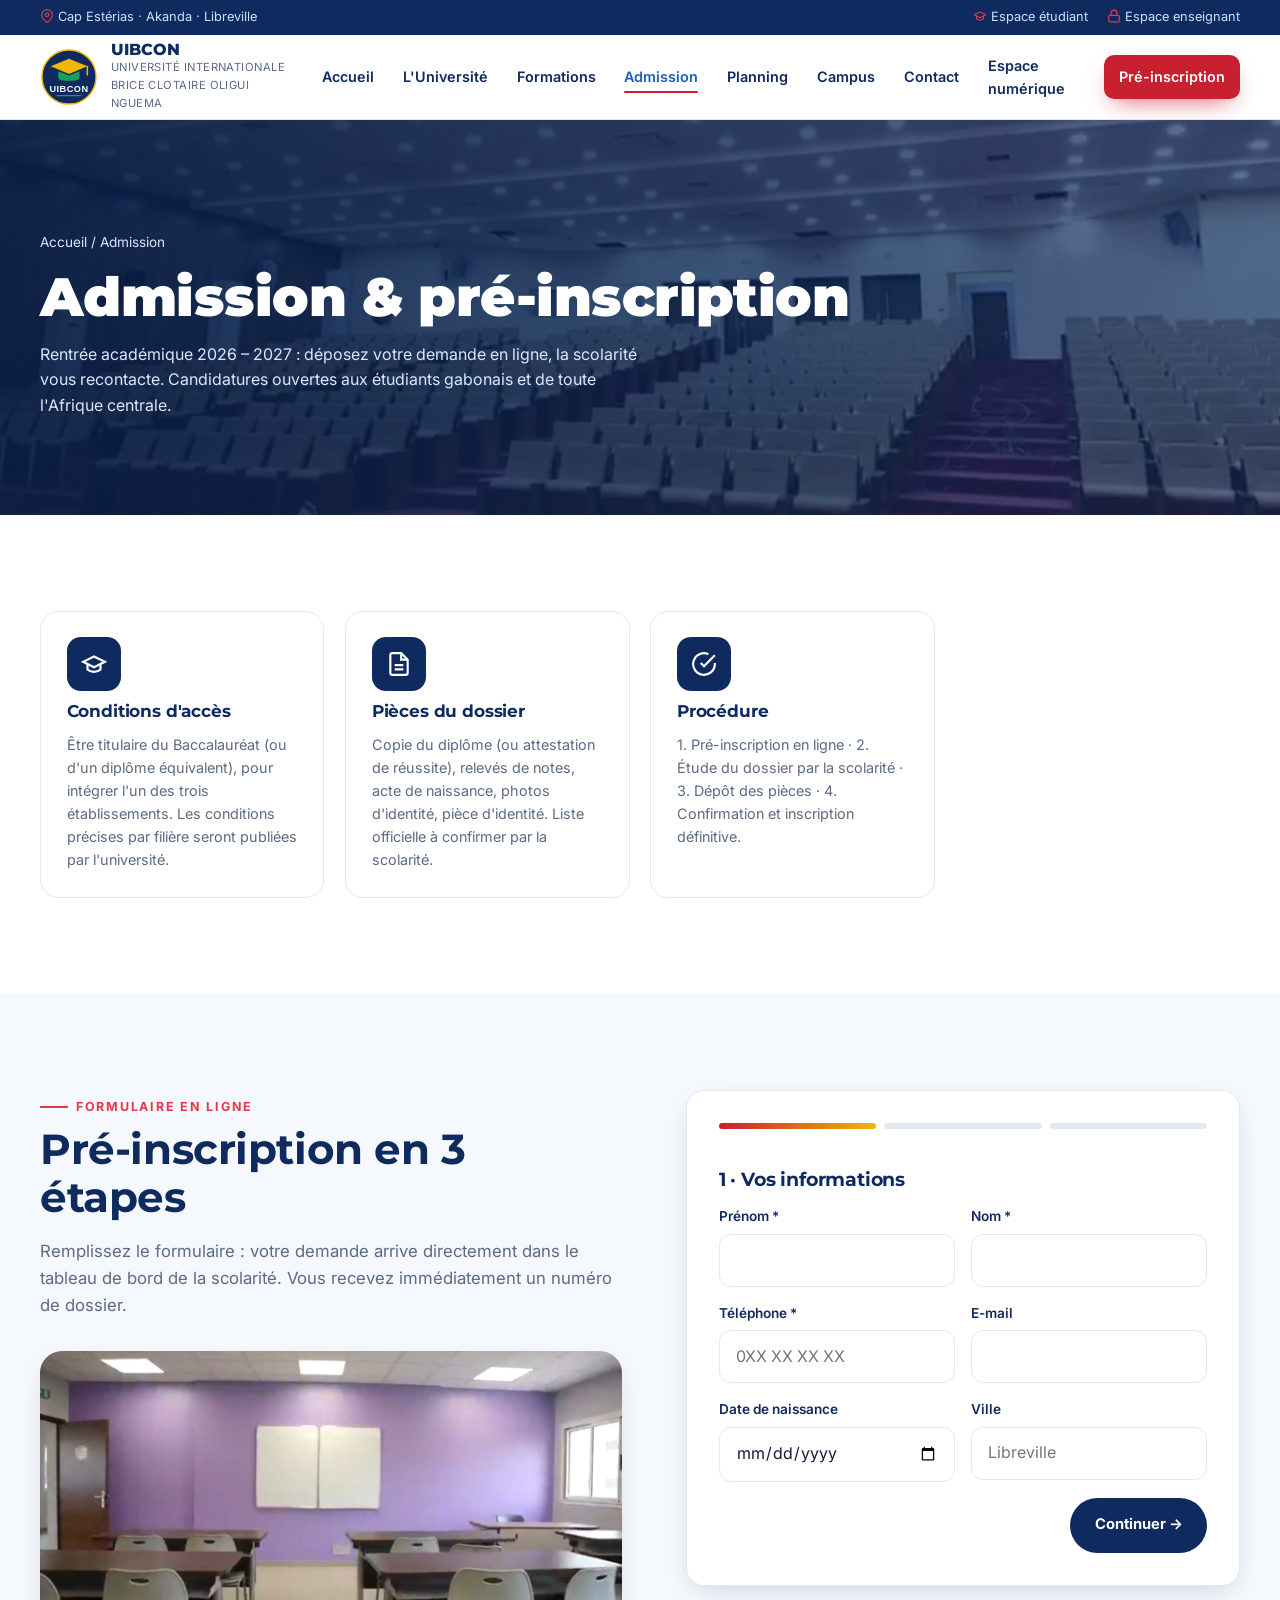
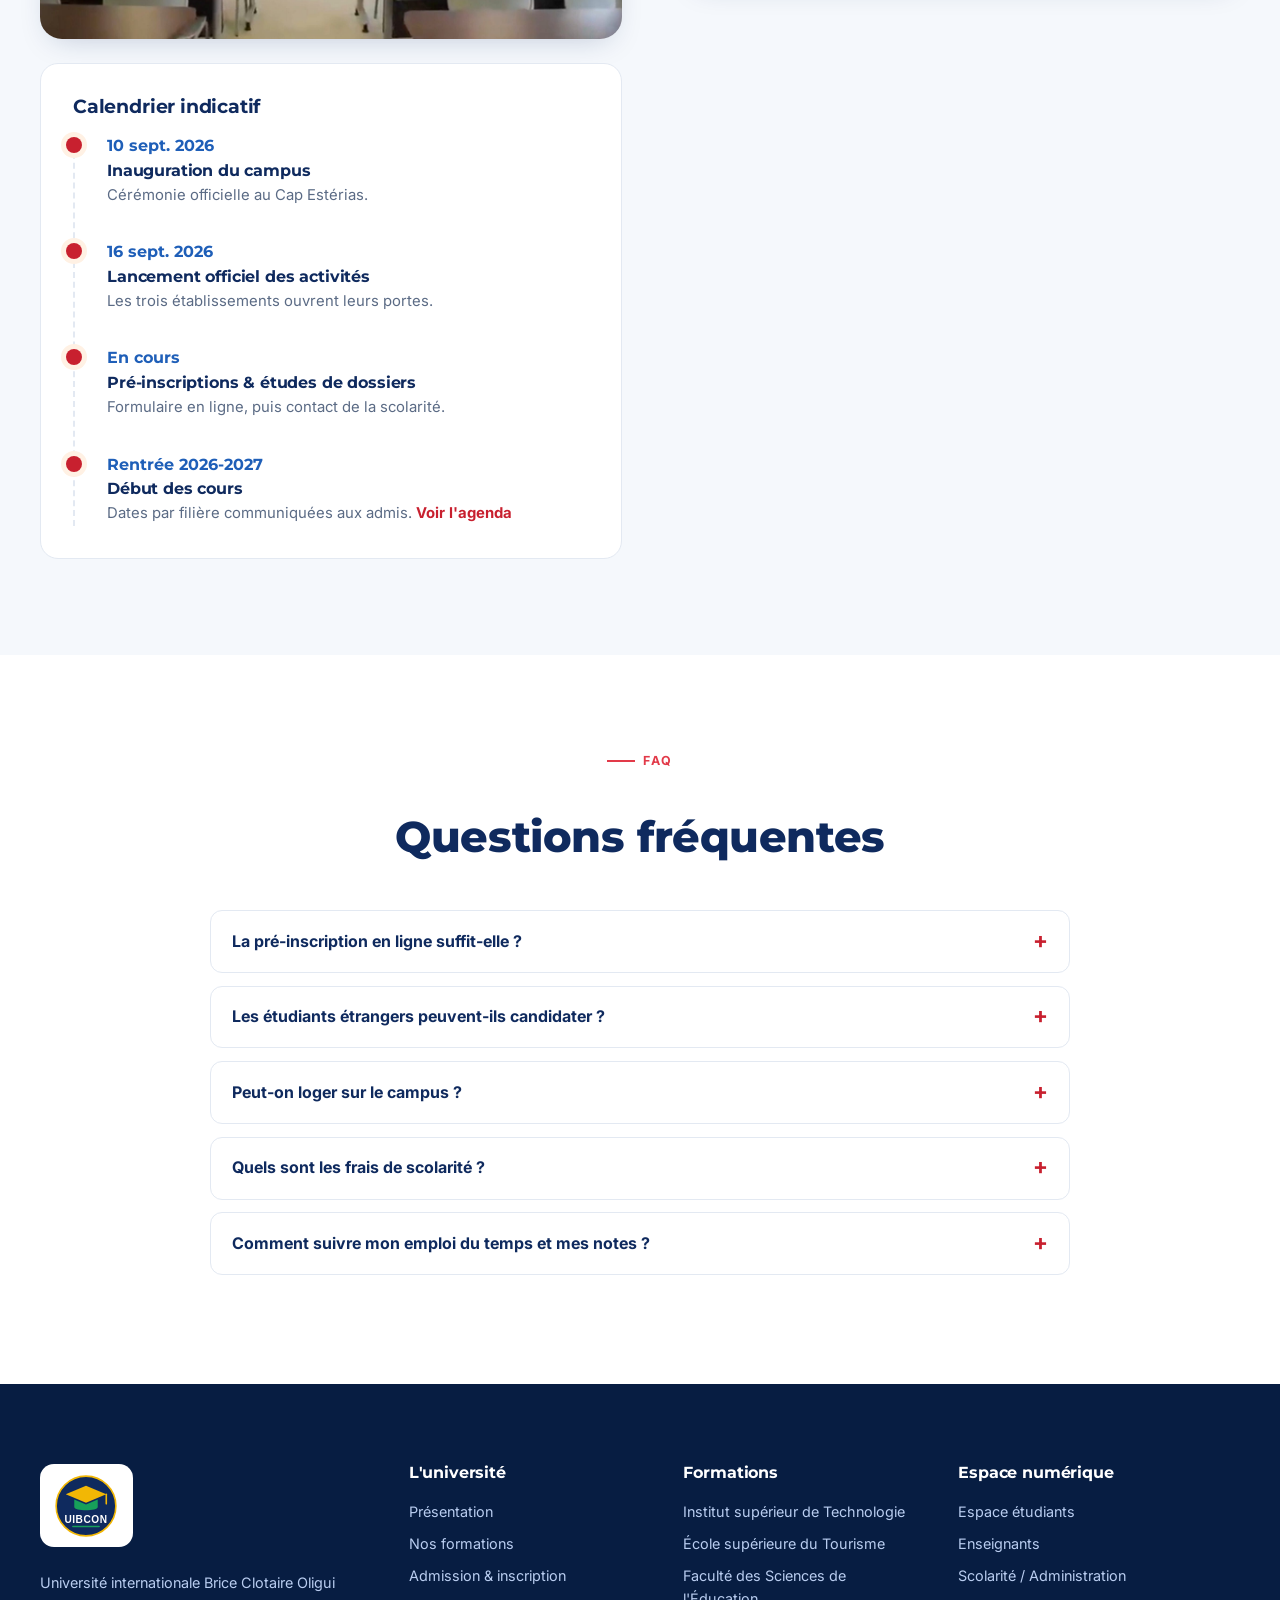
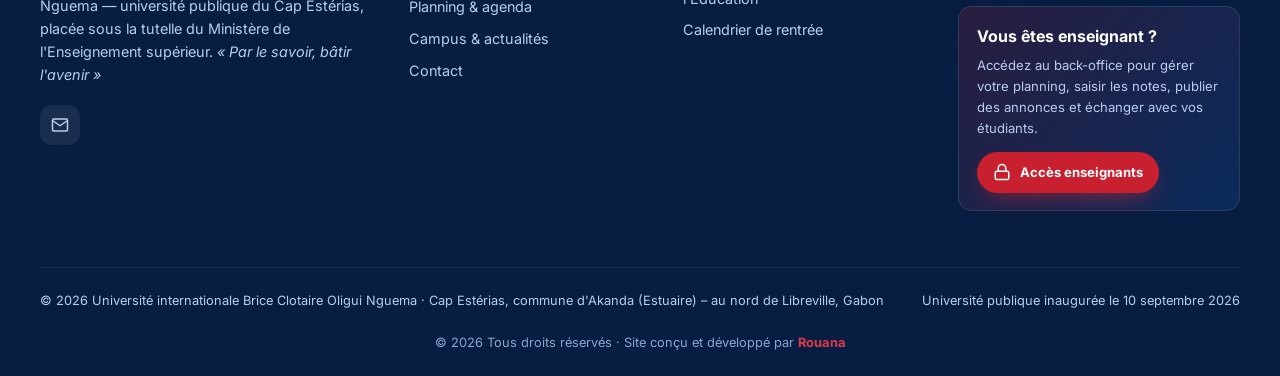
==== commit d1eab57f: "Pièces jointes à la candidature, portrait du Président, vitrine photos Co-Authored-By: Claude <norep" ====
--- a/admission.html
+++ b/admission.html
@@ -70,6 +70,12 @@
         <h3 style="color:var(--navy)">3 · Motivation</h3>
         <div class="field"><label for="motivation">Pourquoi souhaitez-vous rejoindre l'UIBCON ?</label><textarea id="motivation" name="motivation" placeholder="Quelques lignes sur votre projet professionnel…"></textarea></div>
         <div class="field"><label for="source">Comment avez-vous connu l'UIBCON ?</label><select id="source" name="source"><option>Presse / actualités</option><option>Réseaux sociaux</option><option>Bouche-à-oreille</option><option>Affiche</option><option>Autre</option></select></div>
+        <div class="field pj">
+          <label for="pieces">Pièces jointes <small style="color:var(--muted);font-weight:400">(facultatif)</small></label>
+          <label class="pj-drop" for="pieces"><svg viewBox="0 0 24 24" fill="none" stroke="currentColor" stroke-width="2" stroke-linecap="round" stroke-linejoin="round"><path d="M21.4 11.1l-9.2 9.2a6 6 0 01-8.5-8.5l9.2-9.2a4 4 0 015.7 5.7l-9.2 9.2a2 2 0 01-2.8-2.8l8.5-8.5"/></svg><span><b>Ajouter des fichiers</b><small>Diplôme, relevés de notes, pièce d'identité… PDF, JPG ou PNG · 5 fichiers max · 3 Mo chacun</small></span></label>
+          <input id="pieces" name="pieces" type="file" accept="application/pdf,image/jpeg,image/png" multiple hidden>
+          <ul class="pj-list" id="pj-list"></ul>
+        </div>
         <label style="display:flex;gap:.6rem;font-size:.86rem;color:var(--muted)"><input type="checkbox" required> J'accepte d'être recontacté(e) par l'UIBCON au sujet de ma demande.</label>
         <div style="display:flex;justify-content:space-between;gap:.6rem"><button type="button" class="btn btn-line" data-prev>← Retour</button><button class="btn btn-orange" type="submit">Envoyer ma pré-inscription</button></div>
       </div>
--- a/assets/css/style.css
+++ b/assets/css/style.css
@@ -700,3 +700,53 @@
 .hist .tl{background:#fff;border:1px solid var(--line);border-radius:14px;padding:1.2rem;box-shadow:var(--shadow)}
 .hist .tl::before{display:none}
 .hist .tl b{color:var(--orange)}
+
+/* ---- Pièces jointes ---- */
+.pj-drop{display:flex;gap:.9rem;align-items:center;padding:1rem 1.1rem;border:2px dashed #c4d2e8;border-radius:14px;background:var(--bg);cursor:pointer;transition:.25s}
+.pj-drop:hover{border-color:var(--orange);background:#fff5f6}
+.pj-drop svg{width:28px;height:28px;color:var(--orange);flex:none}
+.pj-drop b{display:block;color:var(--navy);font-size:.95rem}
+.pj-drop small{display:block;color:var(--muted);font-size:.78rem;font-weight:400;line-height:1.35}
+.pj-list{list-style:none;display:grid;gap:.5rem;margin-top:.6rem}
+.pj-list li{display:flex;align-items:center;gap:.7rem;padding:.55rem .7rem;border:1px solid var(--line);border-radius:10px;background:#fff}
+.pj-ic{flex:none;width:2.4rem;height:2.4rem;border-radius:8px;background:var(--sky-2);color:var(--navy);font-size:.68rem;font-weight:800;display:grid;place-items:center}
+.pj-n{flex:1;min-width:0;font-size:.88rem;color:var(--ink);overflow:hidden;text-overflow:ellipsis;white-space:nowrap}
+.pj-n small{display:block;color:var(--muted);font-size:.74rem}
+.pj-x{border:0;background:none;font-size:1.4rem;line-height:1;color:var(--muted);cursor:pointer;padding:.2rem .5rem}
+.pj-x:hover{color:var(--bad)}
+
+/* ---- Portrait du Président (accueil) ---- */
+.pres-sec{background:linear-gradient(135deg,var(--navy) 0%,var(--navy-2) 100%);color:#fff;padding:5rem 0;position:relative;overflow:hidden}
+.pres-sec::before{content:"";position:absolute;right:-8%;top:-30%;width:42rem;height:42rem;border-radius:50%;background:radial-gradient(circle,rgba(242,183,5,.18),transparent 65%)}
+.pres{display:grid;grid-template-columns:minmax(0,400px) 1fr;gap:4rem;align-items:center;position:relative}
+.pres-photo{position:relative;border-radius:26px;overflow:hidden;box-shadow:0 30px 60px -20px rgba(0,0,0,.55);border:4px solid var(--gold);aspect-ratio:4/5}
+.pres-photo img{width:100%;height:100%;object-fit:cover;object-position:center 12%}
+.pres-photo figcaption{position:absolute;right:.6rem;bottom:.5rem;font-size:.66rem;color:rgba(255,255,255,.85);background:rgba(15,42,94,.55);padding:.15rem .5rem;border-radius:99px}
+.pres-txt h2{font-size:clamp(1.9rem,3.6vw,2.9rem);margin:.5rem 0 .3rem;color:#fff}
+.pres-role{color:var(--gold);font-weight:700;letter-spacing:.04em;text-transform:uppercase;font-size:.85rem;margin-bottom:1.2rem}
+.pres-txt p{color:rgba(255,255,255,.88);margin-bottom:1rem;max-width:44rem}
+.pres-txt .btn{margin-top:.6rem}
+@media(max-width:820px){
+  .pres-sec{padding:3rem 0}
+  .pres{grid-template-columns:1fr;gap:1.6rem;text-align:center}
+  .pres-photo{width:min(300px,78%);margin:0 auto}
+  .pres-txt p{margin-left:auto;margin-right:auto}
+}
+
+/* ---- Vitrine photos (accueil) ---- */
+.show-sec{background:var(--bg)}
+.bento{display:grid;grid-template-columns:repeat(4,1fr);grid-auto-rows:210px;gap:1rem}
+.bento a{position:relative;border-radius:20px;overflow:hidden;display:block;box-shadow:var(--shadow)}
+.bento img{width:100%;height:100%;object-fit:cover;transition:transform .8s}
+.bento a:hover img{transform:scale(1.08)}
+.bento a::after{content:"";position:absolute;inset:0;background:linear-gradient(180deg,transparent 55%,rgba(15,42,94,.82))}
+.bento span{position:absolute;left:1rem;bottom:.8rem;z-index:2;color:#fff;font-weight:700;font-family:var(--font-h);font-size:.95rem}
+.bento .b1{grid-column:span 2;grid-row:span 2}
+.bento .b2{grid-column:span 2}
+@media(max-width:820px){
+  .bento{grid-template-columns:1fr 1fr;grid-auto-rows:140px;gap:.6rem}
+  .bento .b1{grid-column:span 2;grid-row:span 2}
+  .bento .b2{grid-column:span 2}
+  .bento a{border-radius:14px}
+  .bento span{font-size:.78rem;left:.7rem;bottom:.55rem}
+}
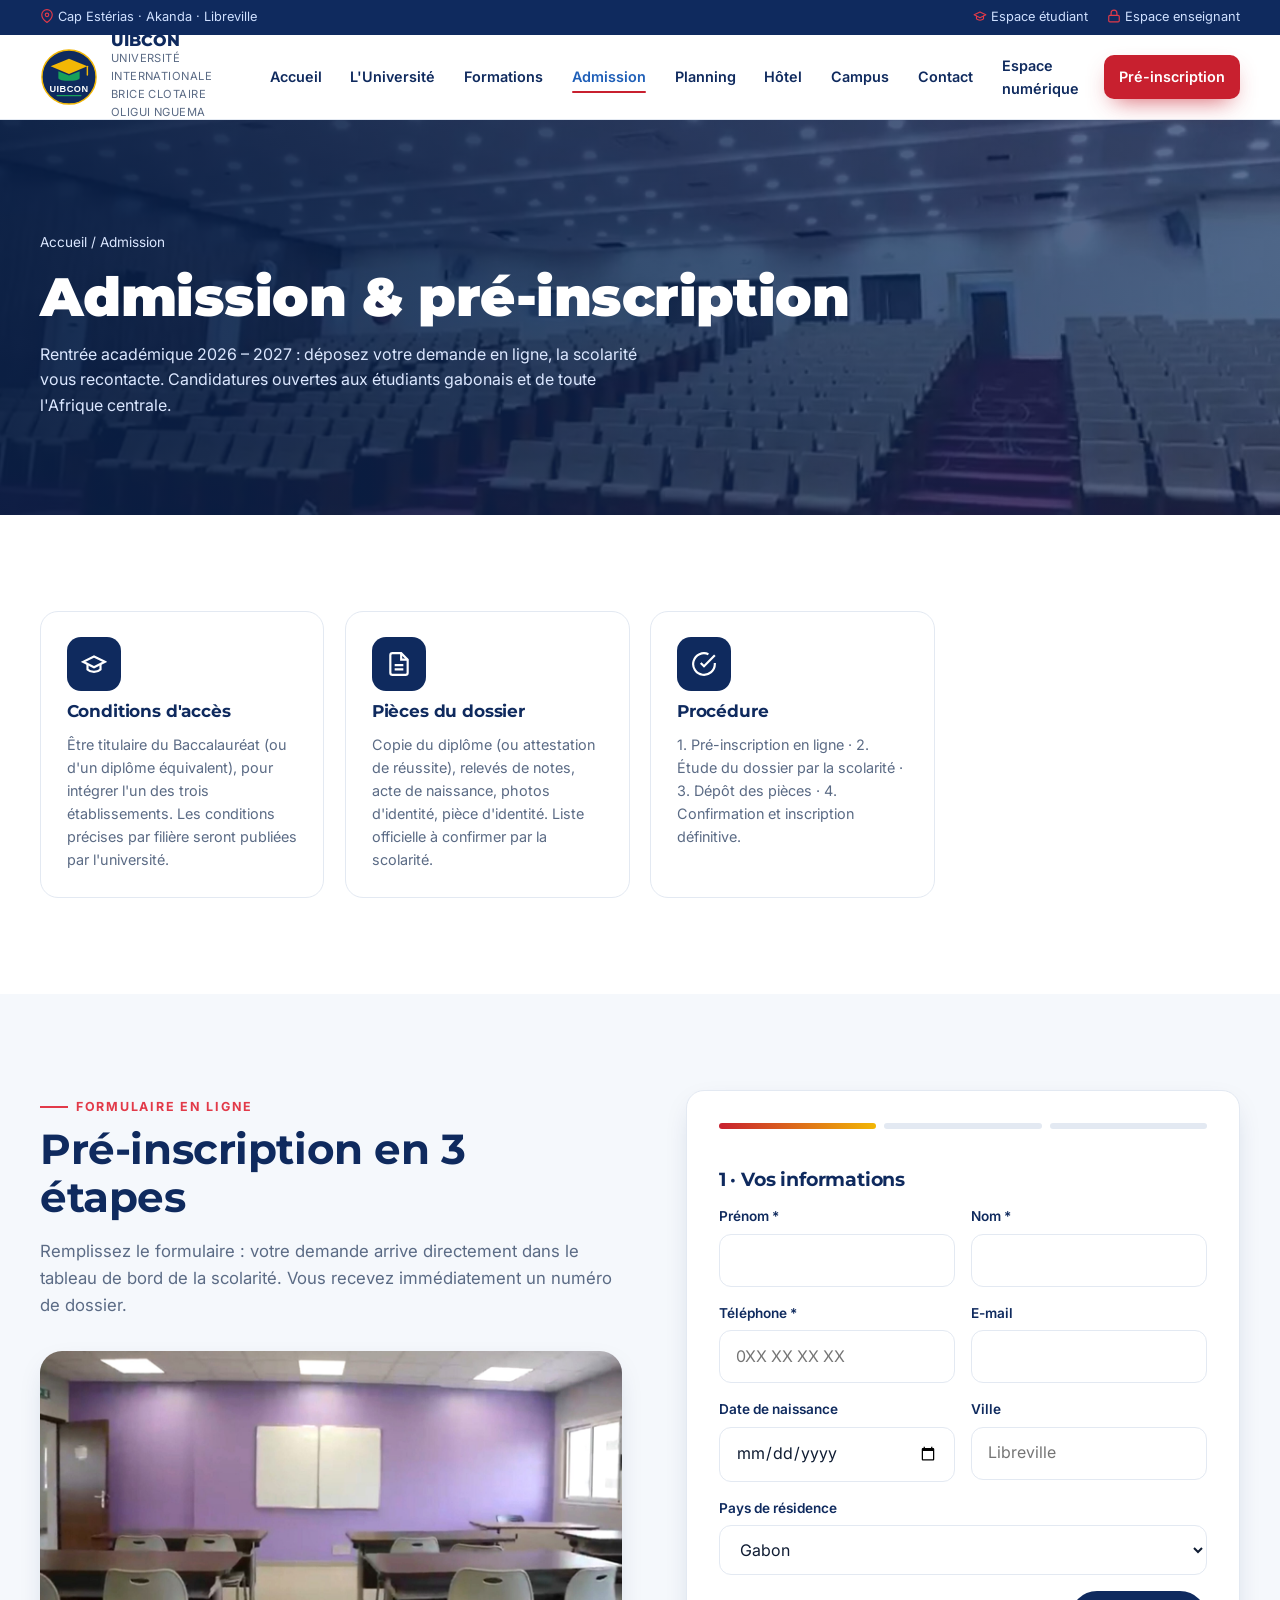
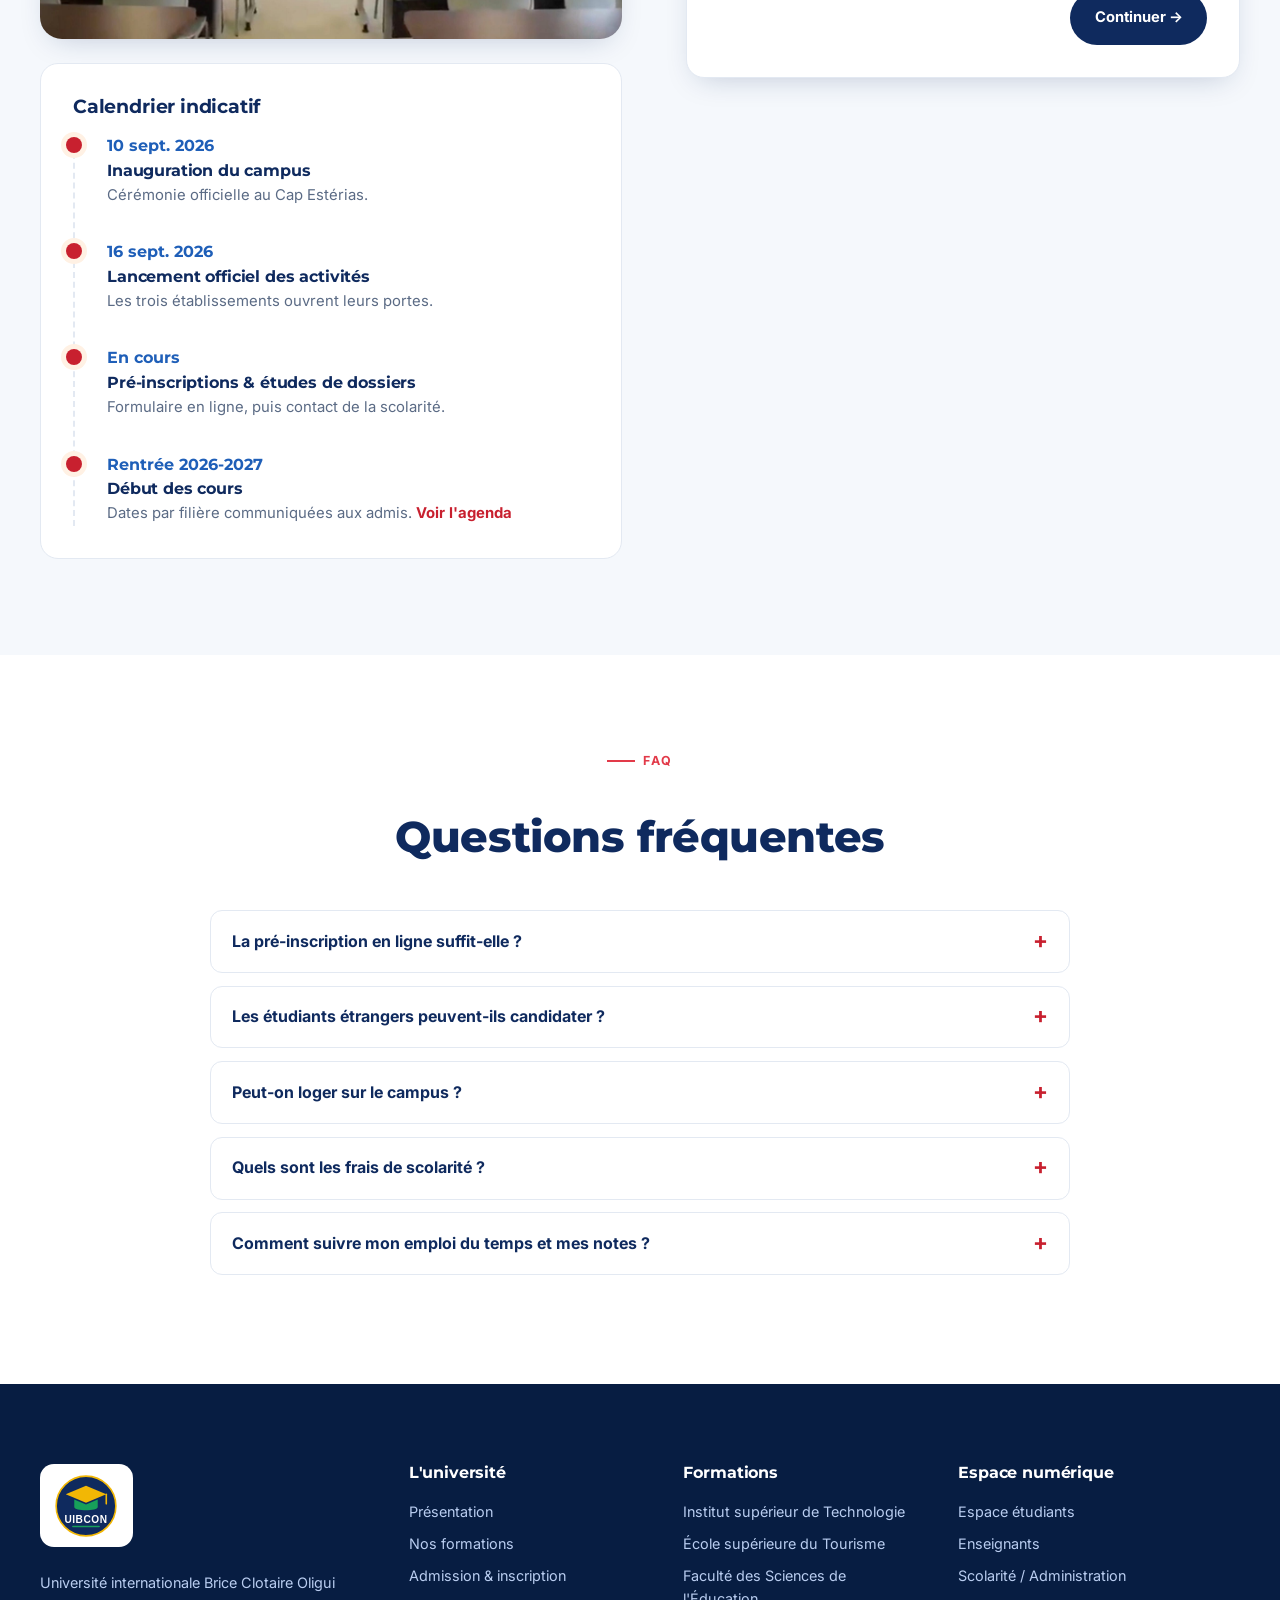
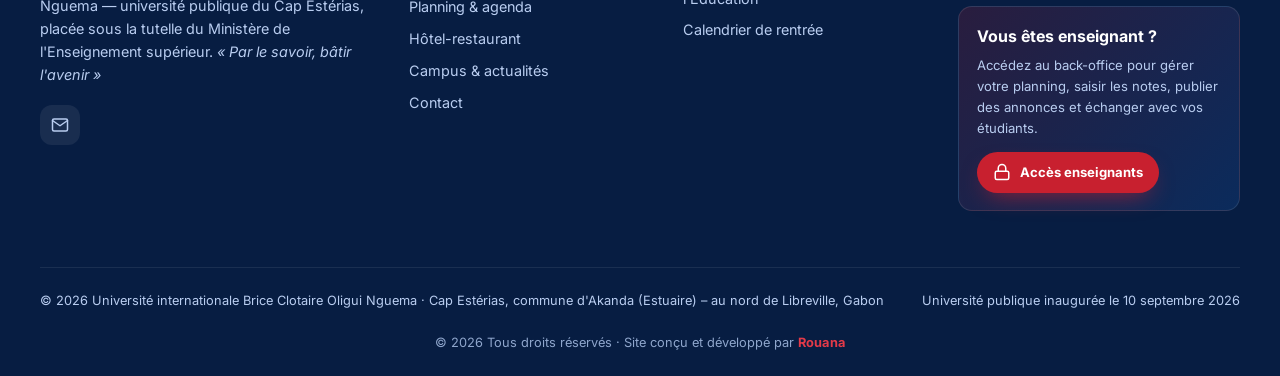
==== commit 72488b74: "Module hôtel-restaurant : réservation en ligne, gestion, planning des chambres ; champ pays Co-Autho" ====
--- a/admission.html
+++ b/admission.html
@@ -58,6 +58,7 @@
         <div class="row"><div class="field"><label for="prenom">Prénom *</label><input id="prenom" name="prenom" required autocomplete="given-name"></div><div class="field"><label for="nom">Nom *</label><input id="nom" name="nom" required autocomplete="family-name"></div></div>
         <div class="row"><div class="field"><label for="tel">Téléphone *</label><input id="tel" name="tel" type="tel" required placeholder="0XX XX XX XX" autocomplete="tel"></div><div class="field"><label for="email">E-mail</label><input id="email" name="email" type="email" autocomplete="email"></div></div>
         <div class="row"><div class="field"><label for="naissance">Date de naissance</label><input id="naissance" name="naissance" type="date"></div><div class="field"><label for="ville">Ville</label><input id="ville" name="ville" placeholder="Libreville"></div></div>
+        <div class="field"><label for="pays">Pays de résidence</label><select id="pays" name="pays"></select></div>
         <button type="button" class="btn btn-navy" data-next style="justify-self:end">Continuer →</button>
       </div>
       <div class="fstep">
--- a/assets/css/style.css
+++ b/assets/css/style.css
@@ -750,3 +750,82 @@
   .bento a{border-radius:14px}
   .bento span{font-size:.78rem;left:.7rem;bottom:.55rem}
 }
+
+/* ---- Hôtel-restaurant : page publique ---- */
+.demo-note{background:#fff8e1;border-bottom:1px solid #f2e2a8;color:#7a5b00;font-size:.84rem;padding:.6rem 0;text-align:center}
+.rooms{display:grid;grid-template-columns:repeat(4,1fr);gap:1.2rem}
+.room{background:#fff;border:1px solid var(--line);border-radius:var(--r);overflow:hidden;display:flex;flex-direction:column;transition:.3s}
+.room:hover{box-shadow:var(--shadow);transform:translateY(-5px)}
+.room-ph{height:150px;background:linear-gradient(135deg,var(--navy),var(--blue));position:relative;display:grid;place-items:center;color:#fff}
+.room-ic svg{width:54px;height:54px;opacity:.9}
+.room-price{position:absolute;right:.8rem;bottom:.7rem;background:var(--gold);color:#3a2b00;border-radius:12px;padding:.25rem .7rem;text-align:right;line-height:1.15}
+.room-price b{display:block;font-family:var(--font-h);font-size:1rem}
+.room-price small{font-size:.66rem;display:block}
+.room-bd{padding:1.2rem;display:flex;flex-direction:column;gap:.6rem;flex:1}
+.room-bd h3{color:var(--navy);font-size:1.1rem}
+.room-bd p{color:var(--muted);font-size:.9rem}
+.room-meta{display:flex;flex-wrap:wrap;gap:.4rem}
+.room-meta span{background:var(--sky-2);color:var(--navy);font-size:.72rem;font-weight:700;padding:.2rem .55rem;border-radius:99px}
+.room-bd ul{list-style:none;display:grid;gap:.25rem;font-size:.84rem;color:var(--ink);flex:1}
+.room-bd li::before{content:"✓";color:var(--ok);font-weight:900;margin-right:.45rem}
+.room-bd .btn{align-self:flex-start;margin-top:.4rem}
+.hinfo{list-style:none;display:grid;gap:.7rem}
+.hinfo li{display:grid;grid-template-columns:8rem 1fr;gap:.8rem;font-size:.92rem;border-bottom:1px dashed var(--line);padding-bottom:.6rem}
+.hinfo b{color:var(--navy)}
+.hinfo span{color:var(--muted)}
+.resa-info{background:var(--bg);border:1px solid var(--line);border-radius:12px;padding:.8rem 1rem;font-size:.9rem;color:var(--ink)}
+.resa-info .ok{color:var(--ok);font-weight:700}.resa-info .bad{color:var(--bad);font-weight:700}
+.menu-grid{display:grid;grid-template-columns:1fr 1fr;gap:.5rem 2.5rem;max-width:960px;margin:1.5rem auto 0}
+.dish{display:flex;justify-content:space-between;gap:1rem;padding:.85rem 0;border-bottom:1px dashed #cdd8ea}
+.dish b{color:var(--navy);display:block}
+.dish small{color:var(--muted);font-size:.82rem;display:block}
+.dish>span{font-family:var(--font-h);font-weight:800;color:var(--orange);white-space:nowrap}
+@media(max-width:1000px){.rooms{grid-template-columns:1fr 1fr}}
+@media(max-width:680px){.rooms{grid-template-columns:1fr}.menu-grid{grid-template-columns:1fr}.hinfo li{grid-template-columns:1fr;gap:.1rem}}
+
+/* ---- Hôtel-restaurant : back-office ---- */
+.bars{display:flex;align-items:flex-end;gap:.4rem;height:190px;padding-top:1.4rem}
+.bar{flex:1;height:100%;display:flex;flex-direction:column;justify-content:flex-end;align-items:center;gap:.2rem;position:relative}
+.bar i{width:100%;max-width:34px;background:linear-gradient(180deg,var(--blue),var(--navy));border-radius:6px 6px 0 0;display:block}
+.bar b{font-size:.68rem;color:var(--navy);position:absolute;top:0}
+.bar small{font-size:.62rem;color:var(--muted);white-space:nowrap}
+.hrow{display:block;width:100%;text-align:left;border:1px solid var(--line);background:#fff;border-radius:10px;padding:.55rem .8rem;margin-bottom:.4rem;cursor:pointer;font:inherit}
+.hrow:hover{border-color:var(--orange)}
+.hrow b{display:block;color:var(--navy);font-size:.92rem}.hrow small{color:var(--muted);font-size:.78rem}
+table.hg{border-collapse:collapse;font-size:.74rem;width:100%;min-width:900px}
+.hg th{background:var(--bg);padding:.4rem .2rem;color:var(--muted);font-weight:700;text-align:center;border-bottom:1px solid var(--line)}
+.hg th b{display:block;font-size:.7rem}.hg th small{font-size:.8rem;color:var(--navy)}
+.hg .hg-th-today{background:#fff4ea}.hg .hg-th-today small{color:var(--orange)}
+.hg-room{text-align:left!important;padding:.4rem .7rem!important;min-width:118px;position:sticky;left:0;background:#fff!important;z-index:1;border-right:1px solid var(--line)}
+.hg-room b{color:var(--navy);font-size:.9rem;margin-right:.4rem;display:inline}
+.hg-room small{color:var(--muted);font-size:.66rem;display:block}
+.hg-room em{font-style:normal;font-size:.6rem;padding:.05rem .4rem}
+.hg-etage{background:var(--sky-2);color:var(--navy);font-weight:800;font-size:.7rem;padding:.25rem .7rem!important;text-transform:uppercase;letter-spacing:.06em}
+.hg-cell{height:38px;border:1px solid #edf1f7;padding:0 .2rem;cursor:pointer;max-width:70px;overflow:hidden;white-space:nowrap}
+.hg-cell span{display:block;overflow:hidden;text-overflow:ellipsis;font-size:.66rem;font-weight:700;color:#fff;text-align:left}
+.hg-free:hover{background:#fff1e4}.hg-free.hg-today{background:rgba(200,32,47,.05)}
+.hg-conf{background:var(--blue)}.hg-att{background:#e0a000}.hg-arr{background:var(--ok)}.hg-maint{background:repeating-linear-gradient(45deg,#d5dbe6 0 6px,#eef1f6 6px 12px);cursor:not-allowed}
+.hg-first{border-left:3px solid #fff}
+.hg-legend{display:flex;gap:1rem;flex-wrap:wrap;align-items:center;margin-bottom:.8rem;font-size:.78rem}
+.hg-legend i{display:inline-block;width:14px;height:14px;border-radius:4px;margin-right:.35rem;vertical-align:-2px}
+.jauges{display:grid;gap:.5rem;margin-bottom:1rem}
+.jauge{display:grid;grid-template-columns:8rem 1fr 4rem;gap:.8rem;align-items:center;font-size:.84rem}
+.jauge>div{background:var(--bg);border-radius:99px;height:10px;overflow:hidden}.jauge i{display:block;height:100%;background:linear-gradient(90deg,var(--blue),var(--orange))}
+.jauge b{color:var(--navy);text-align:right}
+.eq-grid{display:grid;grid-template-columns:repeat(7,1fr);gap:.6rem}
+.eq-col{background:var(--bg);border-radius:12px;padding:.6rem;display:flex;flex-direction:column;gap:.4rem;min-width:0}
+.eq-col.today{background:#fff4ea;box-shadow:inset 0 0 0 2px var(--orange)}
+.eq-col h4{color:var(--navy);font-size:.85rem}
+.eq-chip{border:0;text-align:left;background:#fff;border-radius:8px;padding:.4rem .5rem;cursor:pointer;border-left:3px solid var(--blue);font:inherit}
+.eq-chip b{display:block;font-size:.76rem;color:var(--navy)}.eq-chip small{font-size:.66rem;color:var(--muted);line-height:1.3}
+@media(max-width:900px){.eq-grid{grid-template-columns:1fr 1fr}.jauge{grid-template-columns:6rem 1fr 3.5rem}}
+
+/* ---- Bandeau hôtel (accueil) ---- */
+.hotel-sec{padding:0}
+.hotel-band{display:grid;grid-template-columns:1.4fr 1fr;gap:2.5rem;align-items:center;background:linear-gradient(120deg,rgba(15,42,94,.94),rgba(23,63,134,.88)),url(../img/campus-vue-haute.jpg) center/cover;color:#fff;border-radius:28px;padding:3rem;margin:4rem auto;max-width:var(--wrap)}
+.hotel-band h2{color:#fff;font-size:clamp(1.7rem,3.2vw,2.5rem);margin:.5rem 0 .8rem}
+.hotel-band p{color:rgba(255,255,255,.88);margin-bottom:1.3rem;max-width:36rem}
+.hb-list{list-style:none;display:grid;gap:.8rem}
+.hb-list li{background:rgba(255,255,255,.1);border:1px solid rgba(255,255,255,.18);border-radius:16px;padding:.9rem 1.2rem;display:flex;align-items:center;gap:1rem}
+.hb-list b{font-family:var(--font-h);font-size:1.8rem;color:var(--gold);min-width:4.5rem}
+@media(max-width:820px){.hotel-band{grid-template-columns:1fr;padding:1.8rem 1.3rem;margin:2rem 16px;border-radius:20px}.hb-list{grid-template-columns:repeat(3,1fr)}.hb-list li{flex-direction:column;text-align:center;padding:.7rem .4rem;gap:.1rem}.hb-list b{font-size:1.3rem;min-width:0}.hb-list span{font-size:.7rem}}
